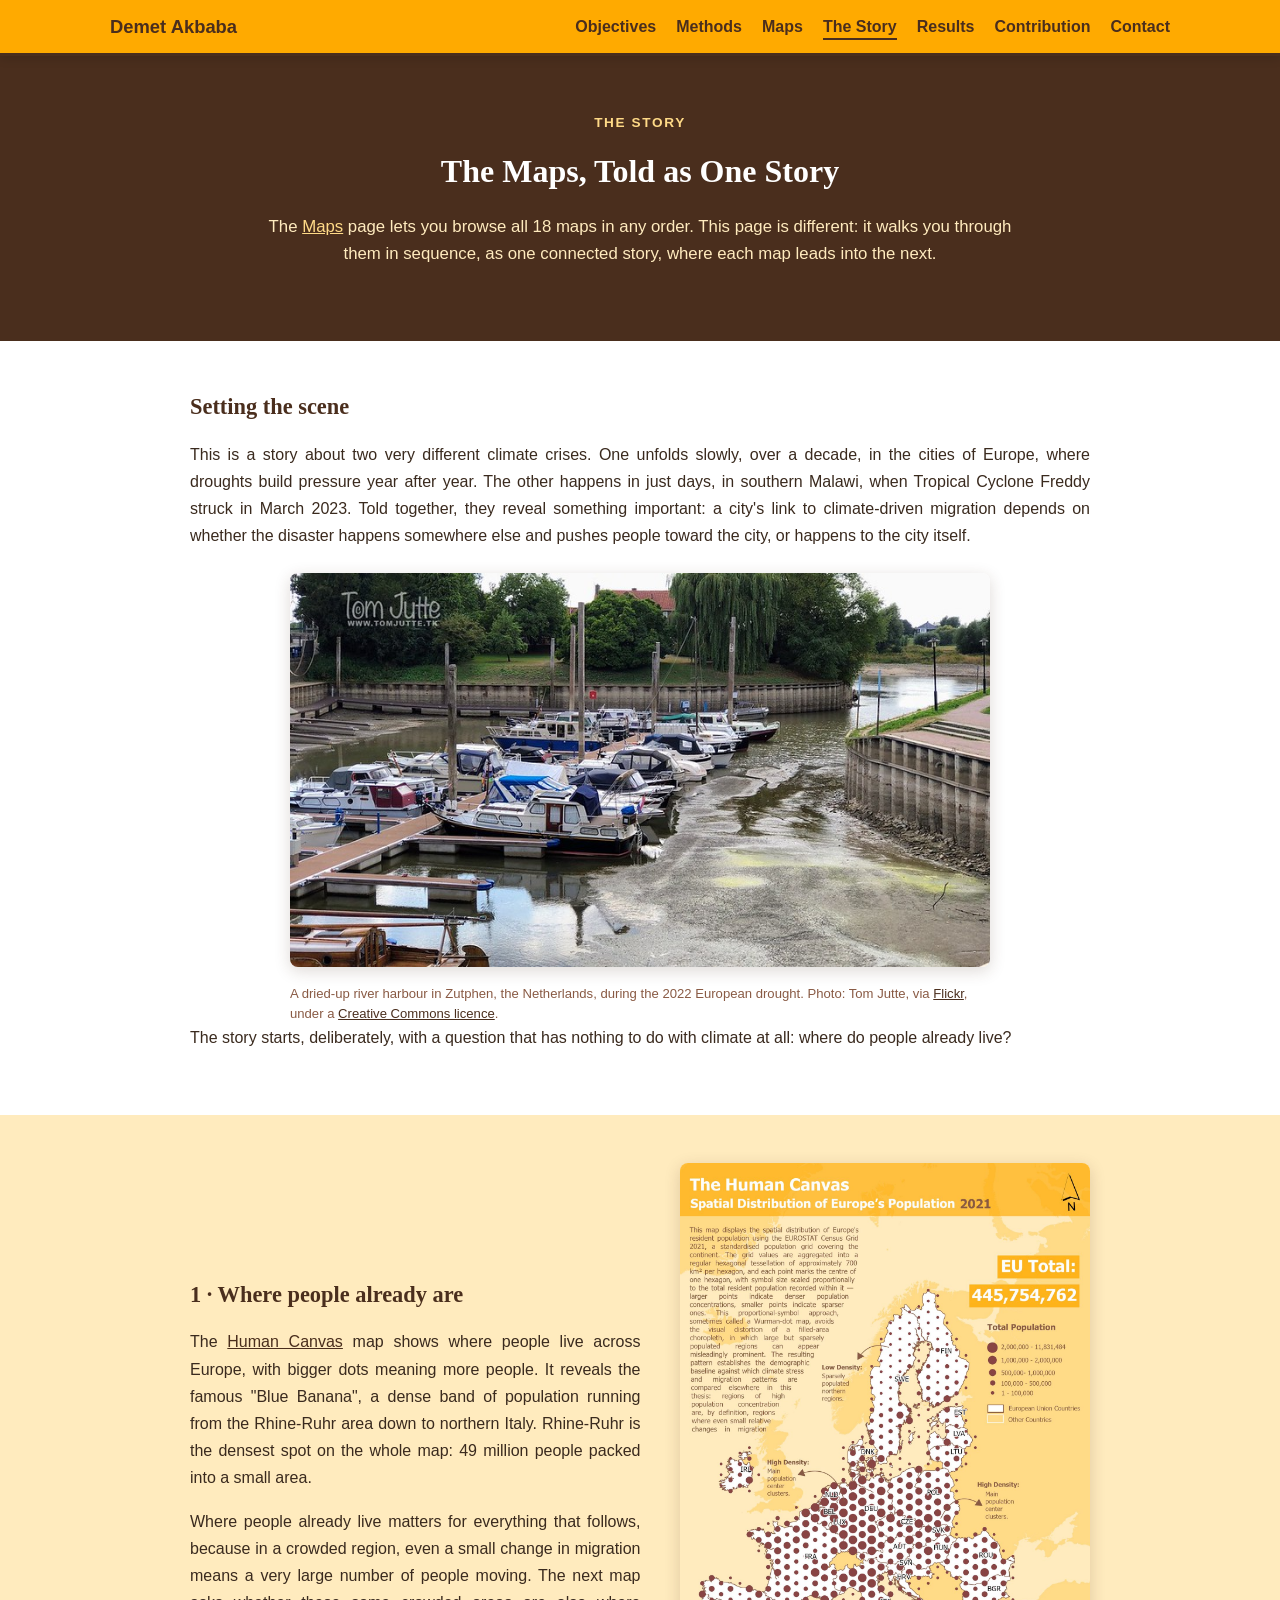
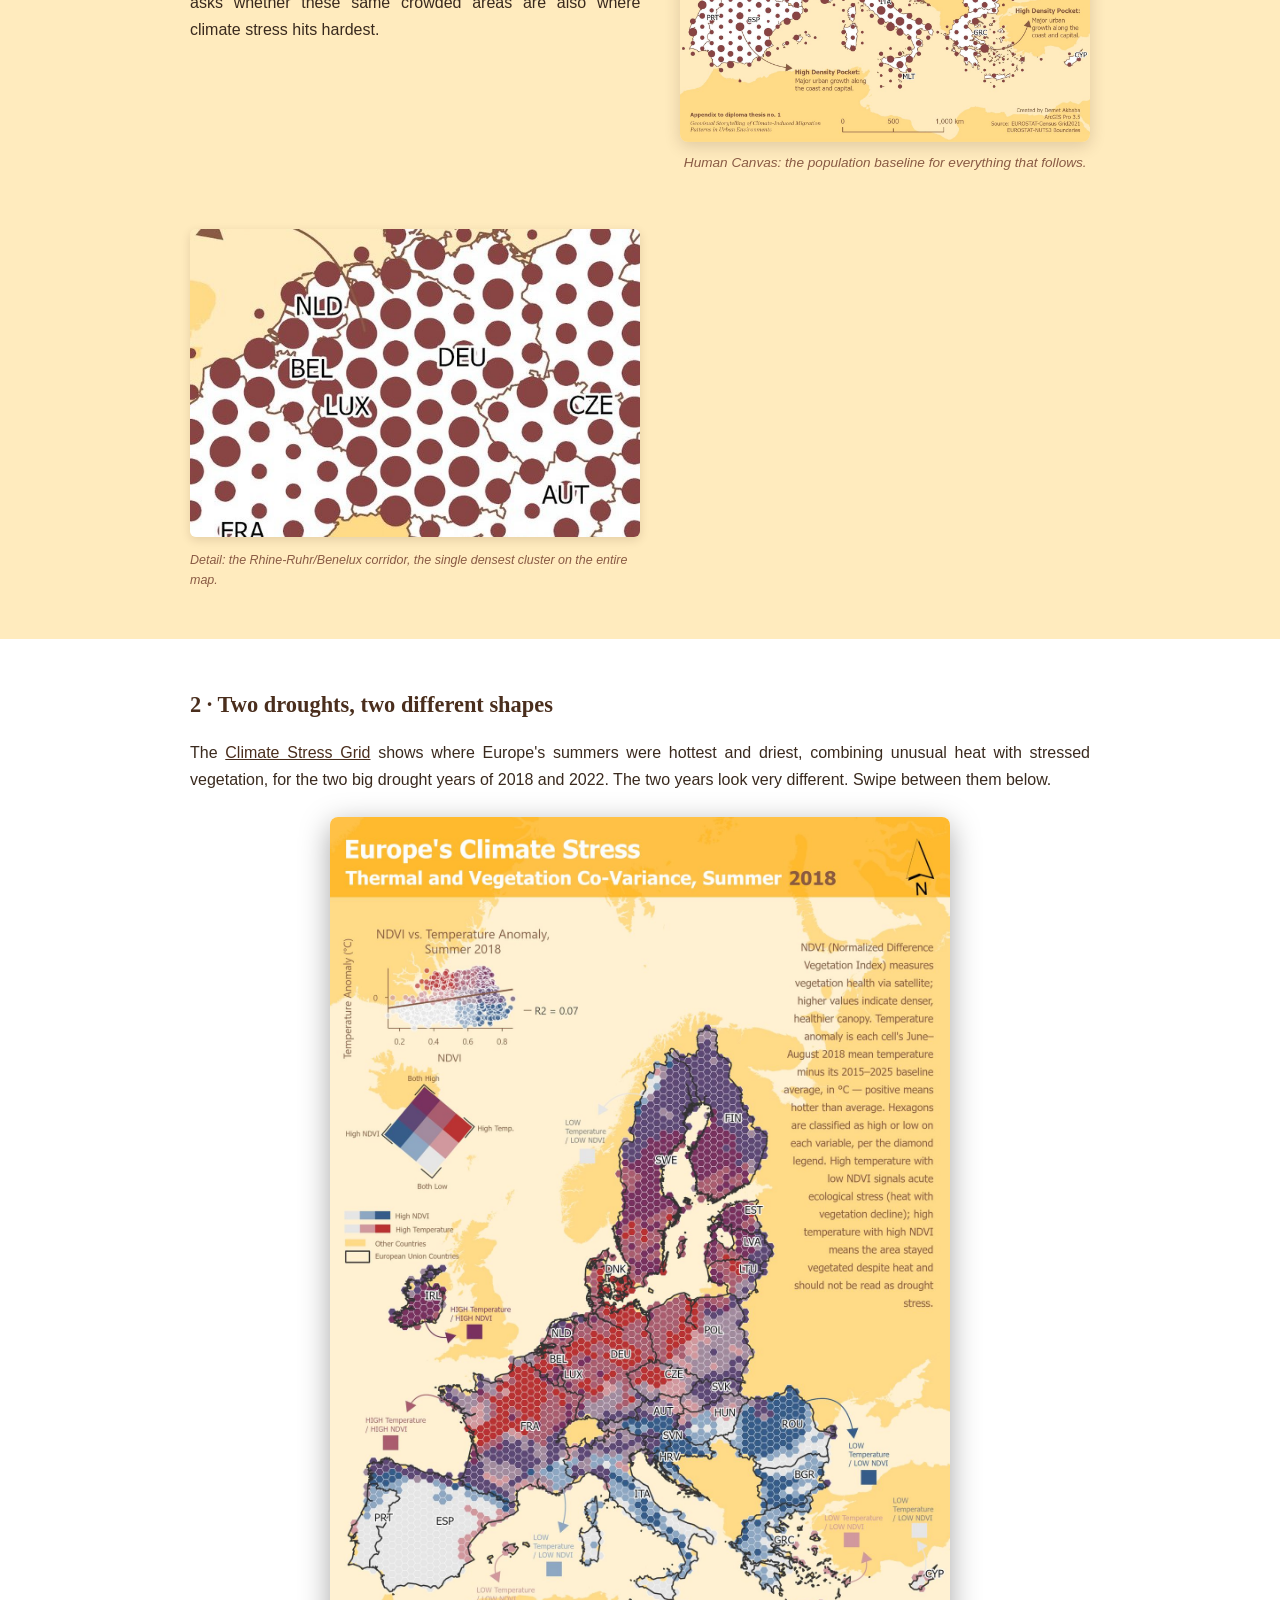
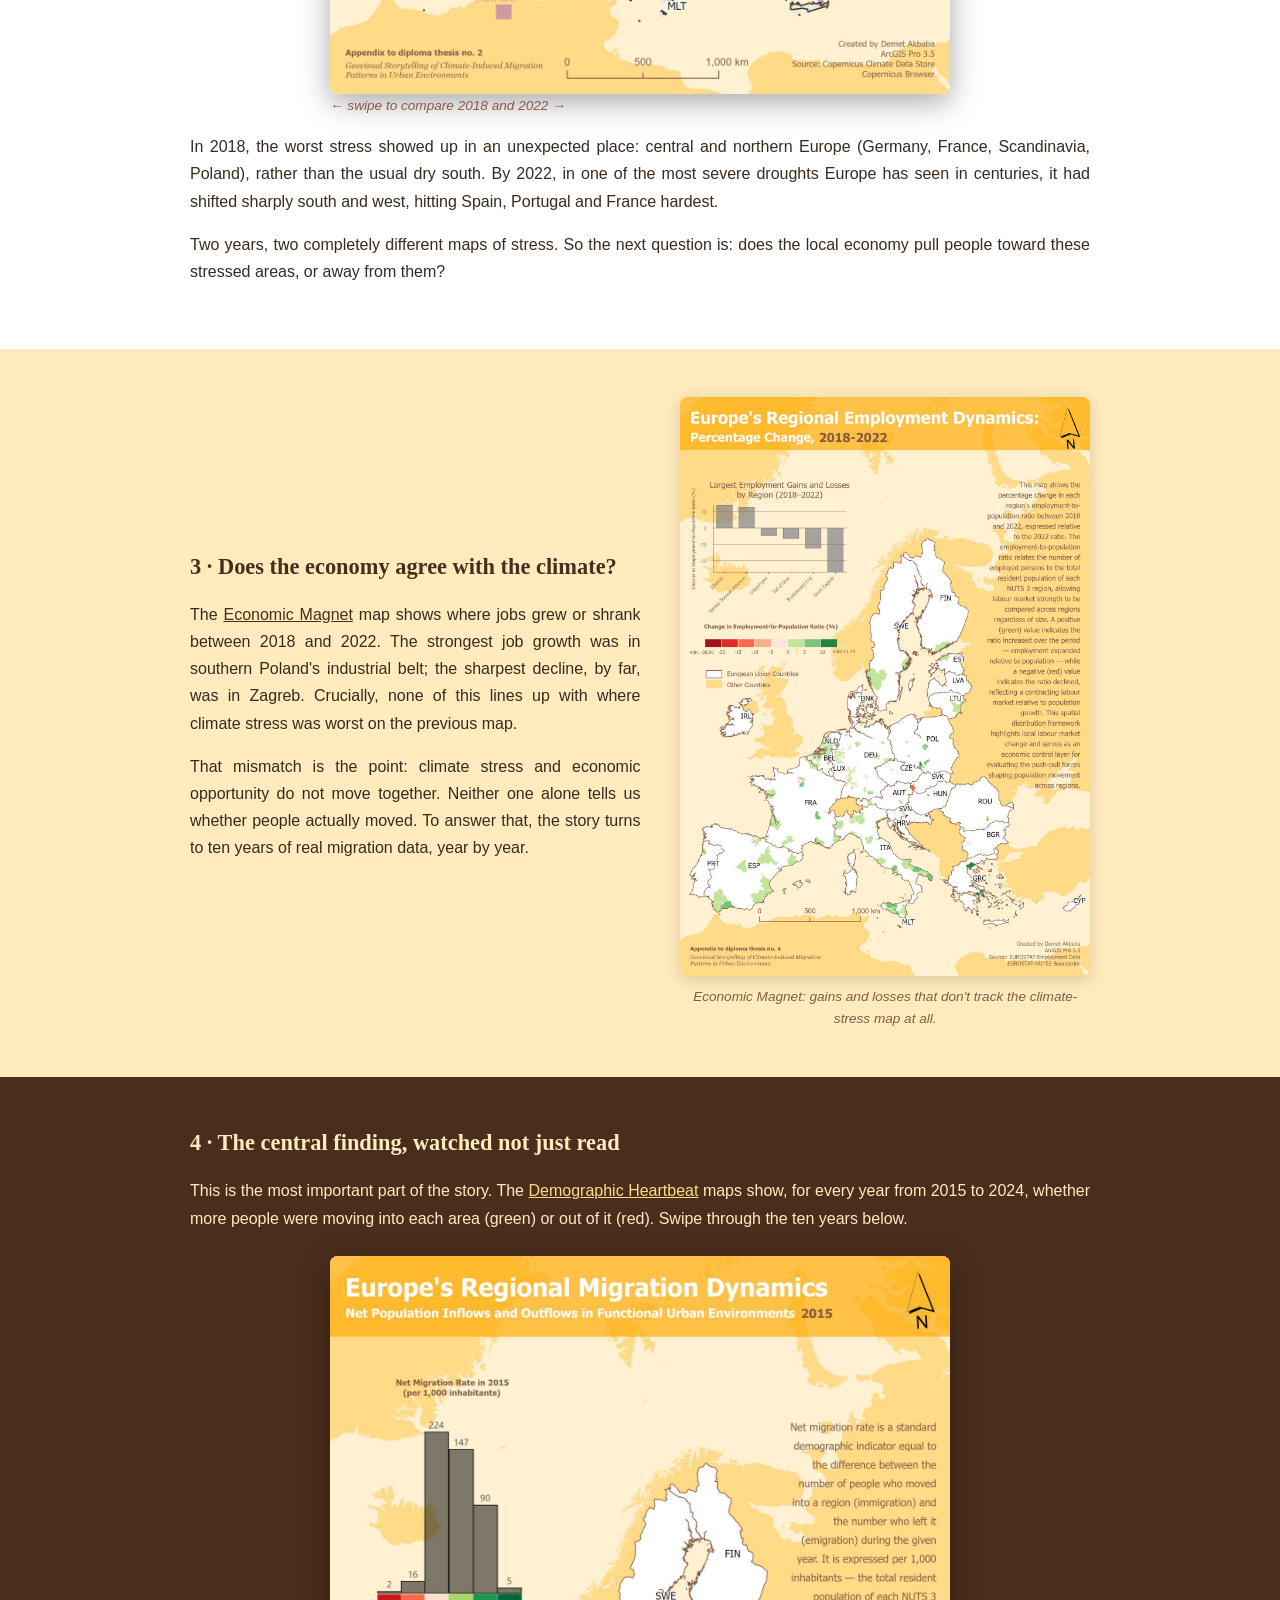
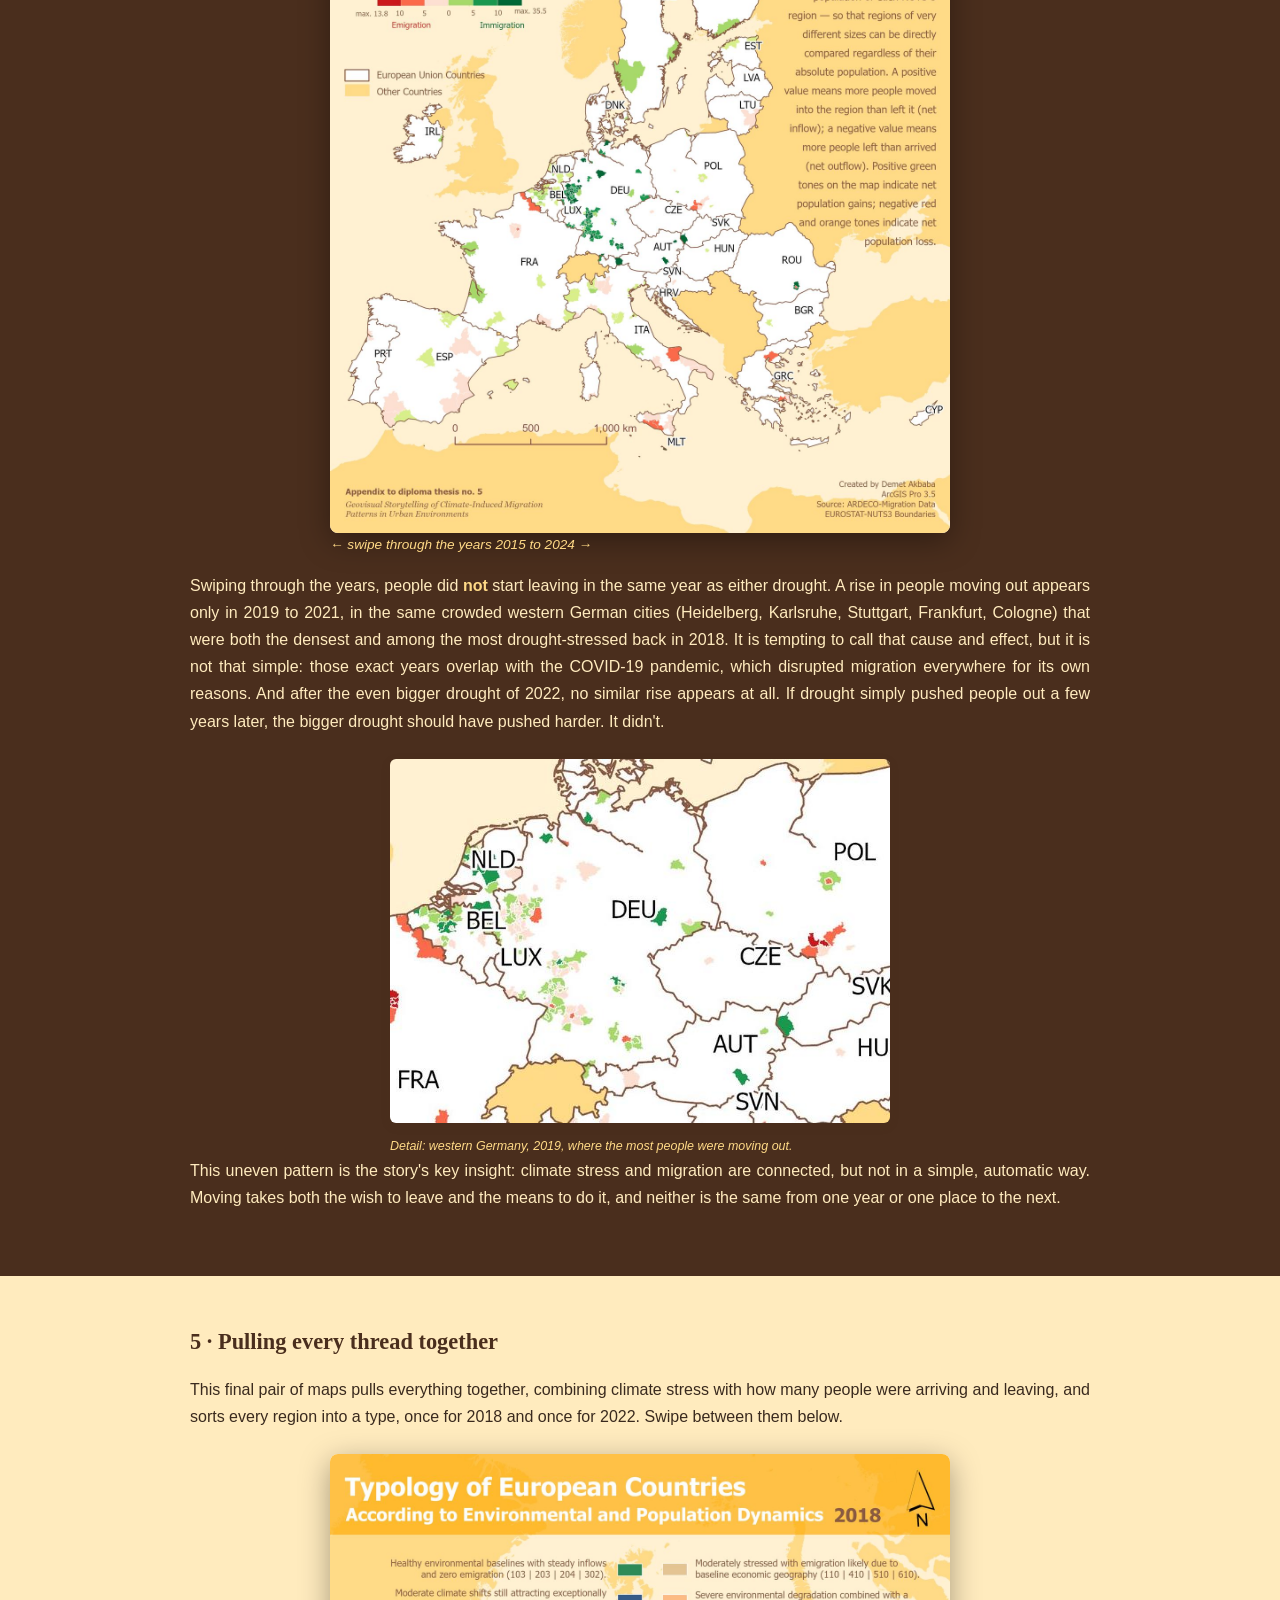
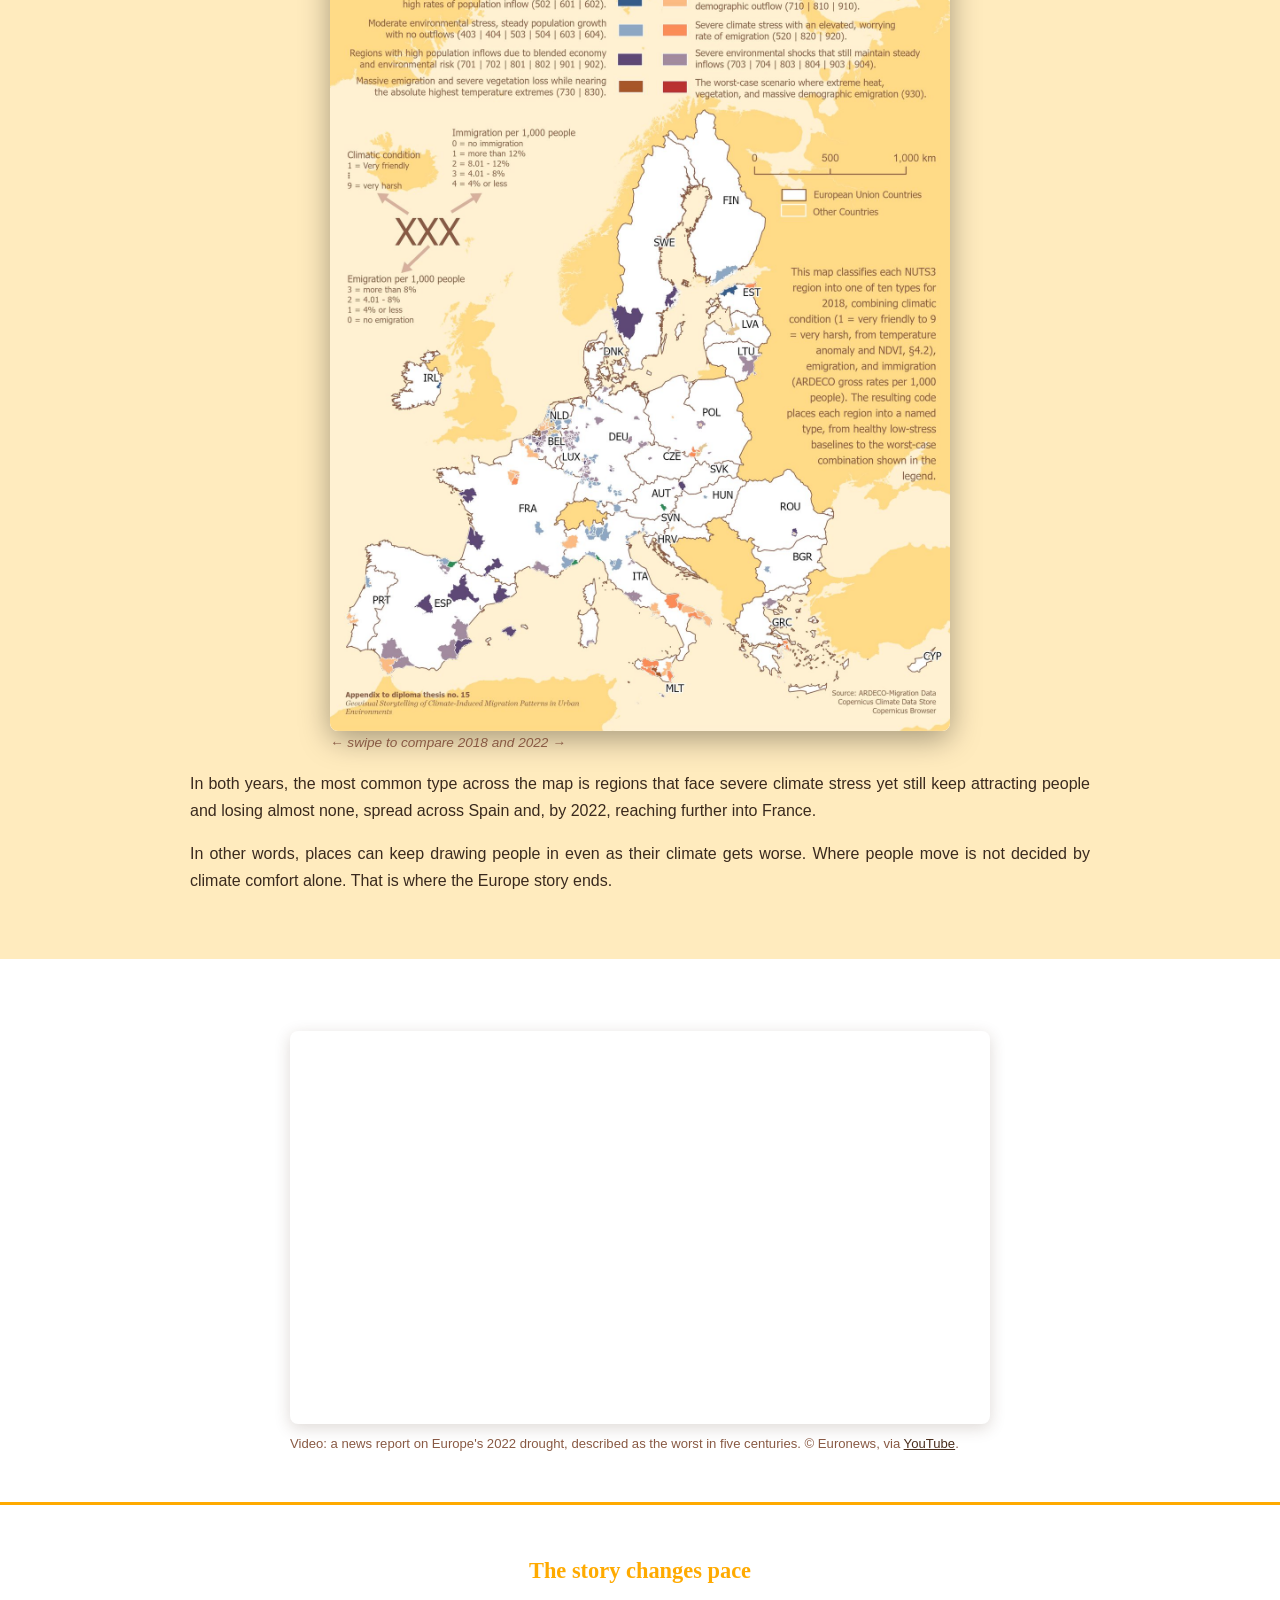
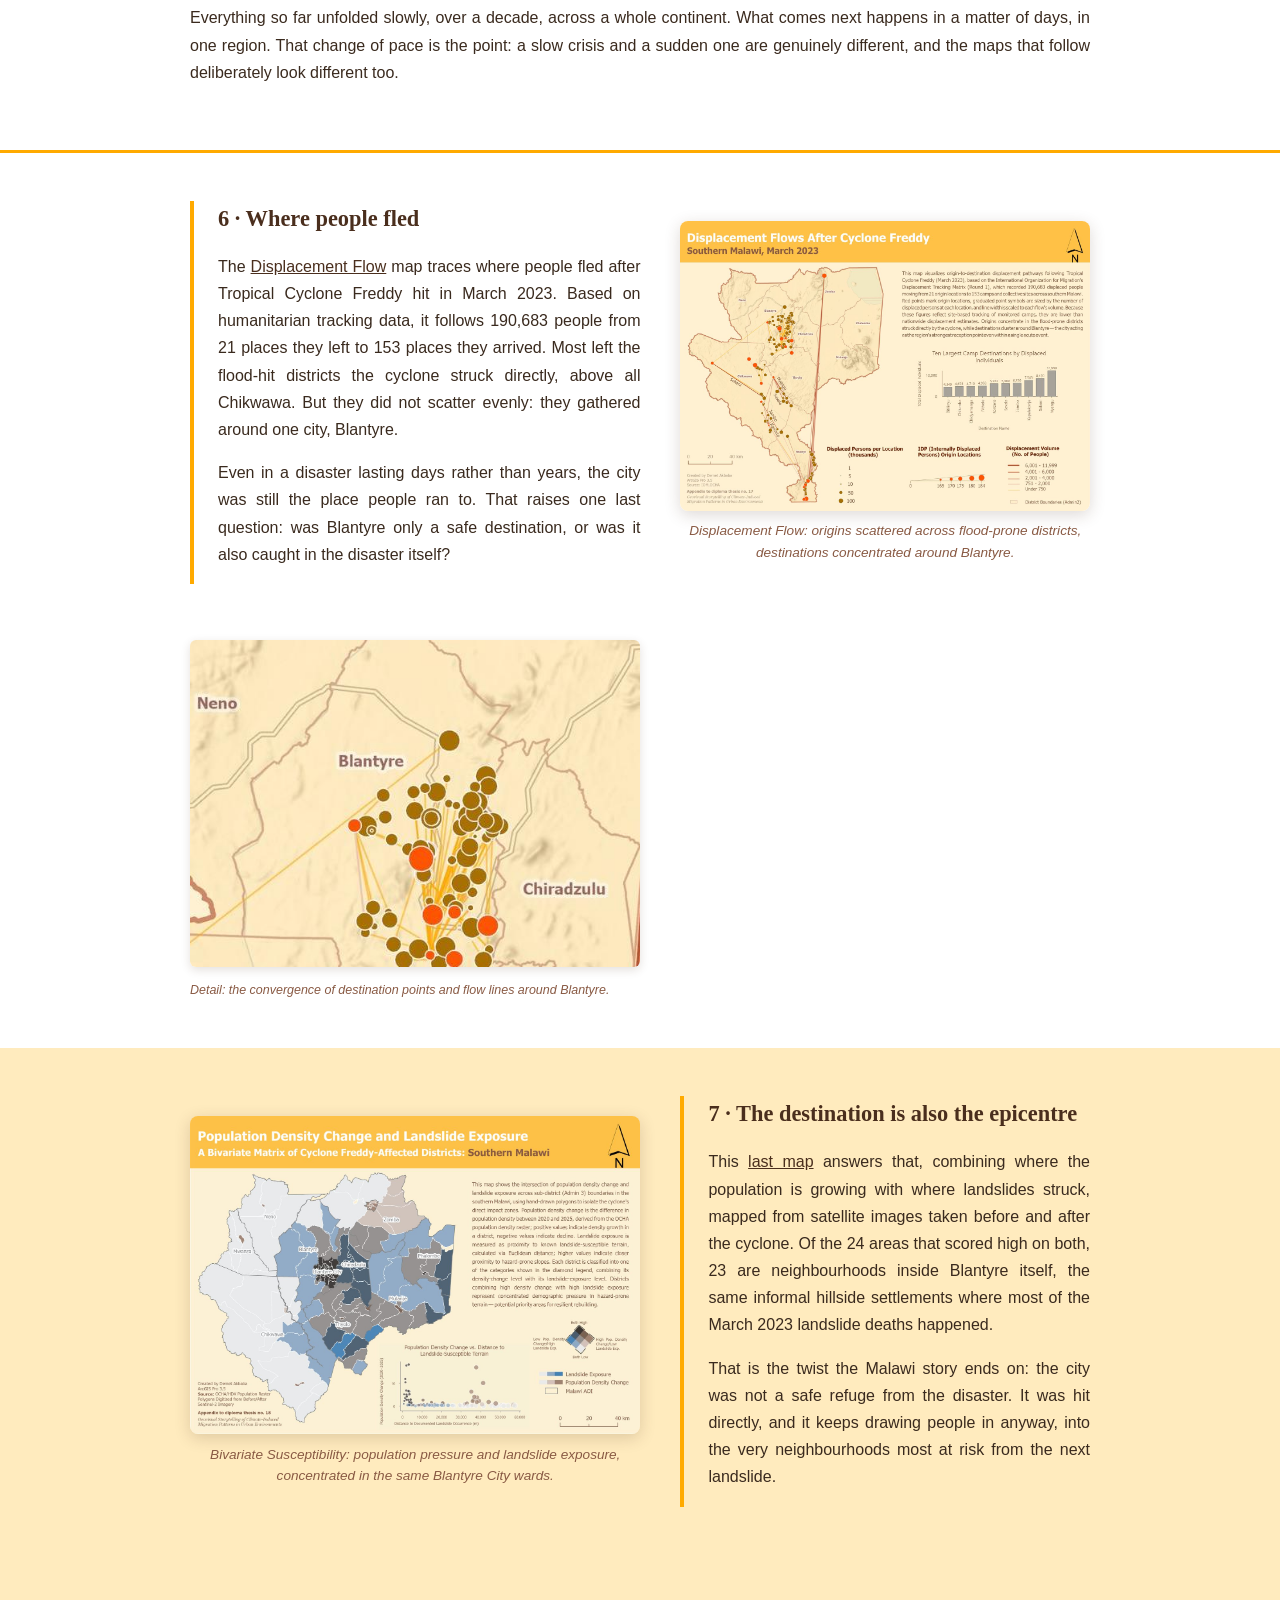
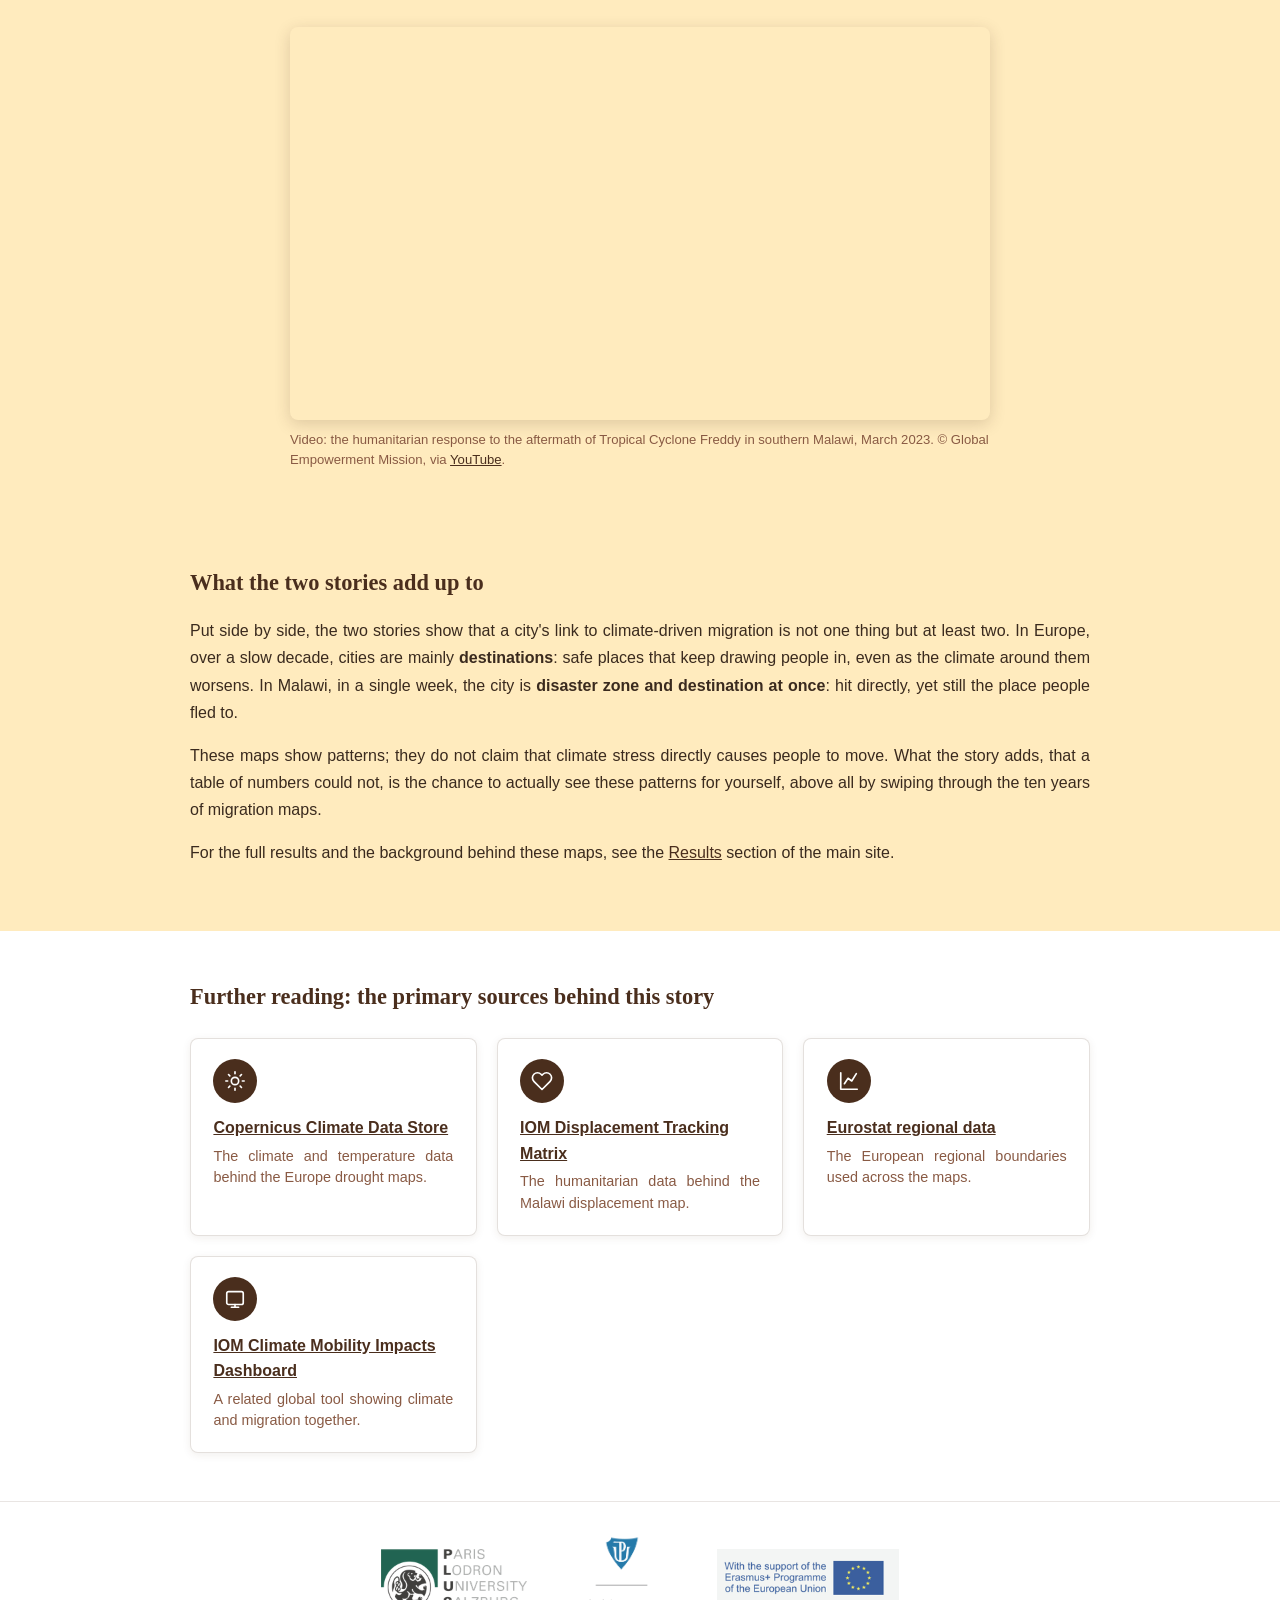
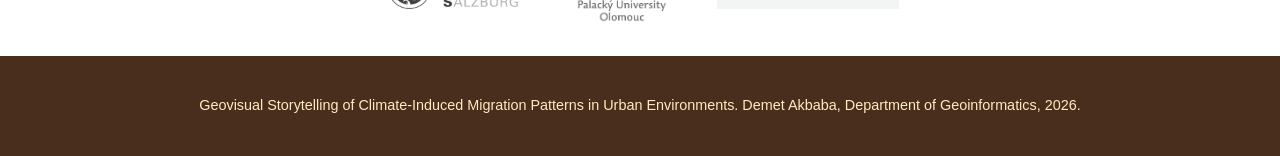
==== story.html @ c5d421af "Diploma thesis website: geovisual storytelling of climate-induced migration Full platform: overview " ====
<!DOCTYPE html>
<html lang="en">
<head>
<meta charset="UTF-8">
<meta name="viewport" content="width=device-width, initial-scale=1.0">
<title>The Story Behind the Maps: Geovisual Storytelling of Climate-Induced Migration Patterns</title>
<meta name="description" content="A narrative walkthrough connecting the 18 maps of Demet Akbaba's diploma thesis into one continuous story, from population baseline to cross-case conclusion.">
<meta name="author" content="Demet Akbaba">
<link rel="stylesheet" href="css/style.css">
</head>
<body>

<header class="site-header">
  <div class="header-inner">
    <a class="brand" href="index.html#home">Demet Akbaba</a>
    <nav aria-label="Main navigation">
      <ul>
        <li><a href="index.html#objectives">Objectives</a></li>
        <li><a href="index.html#methods">Methods</a></li>
        <li><a href="index.html#maps">Maps</a></li>
        <li><a href="story.html" class="nav-current">The Story</a></li>
        <li><a href="index.html#results">Results</a></li>
        <li><a href="index.html#contribution">Contribution</a></li>
        <li><a href="index.html#contact">Contact</a></li>
      </ul>
    </nav>
  </div>
</header>

<main>

<section class="story-hero">
  <div class="story-hero-inner">
    <p class="eyebrow">The Story</p>
    <h1>The Maps, Told as One Story</h1>
    <p class="story-hero-sub">The <a href="index.html#maps">Maps</a> page lets you browse all 18 maps in any order. This page is different: it walks you through them in sequence, as one connected story, where each map leads into the next.</p>
  </div>
</section>

<article class="story-article">

  <section class="story-beat">
    <div class="story-beat-inner">
      <h2>Setting the scene</h2>
      <p>This is a story about two very different climate crises. One unfolds slowly, over a decade, in the cities of Europe, where droughts build pressure year after year. The other happens in just days, in southern Malawi, when Tropical Cyclone Freddy struck in March 2023. Told together, they reveal something important: a city's link to climate-driven migration depends on whether the disaster happens somewhere else and pushes people toward the city, or happens to the city itself.</p>

      <figure class="story-media">
        <img src="images/europe_drought_ijssel.jpg" alt="A dried-up river harbour in Zutphen, the Netherlands, during the 2022 European drought" loading="lazy">
        <figcaption>A dried-up river harbour in Zutphen, the Netherlands, during the 2022 European drought. Photo: Tom Jutte, via <a href="https://www.flickr.com/photos/hereistom/52313947121/" target="_blank" rel="noopener">Flickr</a>, under a <a href="https://creativecommons.org/licenses/by-nc-nd/2.0/" target="_blank" rel="noopener">Creative Commons licence</a>.</figcaption>
      </figure>

      <p>The story starts, deliberately, with a question that has nothing to do with climate at all: where do people already live?</p>
    </div>
  </section>

  <section class="story-beat story-beat-alt" id="beat-map01">
    <div class="story-beat-inner story-beat-split">
      <div class="story-beat-text">
        <h2>1 &middot; Where people already are</h2>
        <p>The <a href="#map01">Human Canvas</a> map shows where people live across Europe, with bigger dots meaning more people. It reveals the famous "Blue Banana", a dense band of population running from the Rhine-Ruhr area down to northern Italy. Rhine-Ruhr is the densest spot on the whole map: 49 million people packed into a small area.</p>
        <p>Where people already live matters for everything that follows, because in a crowded region, even a small change in migration means a very large number of people moving. The next map asks whether these same crowded areas are also where climate stress hits hardest.</p>
      </div>
      <figure class="story-beat-figure">
        <a href="#map01"><img src="images/01_human_canvas.jpg" alt="Human Canvas map, Wurman dot population density across Europe" loading="lazy"></a>
        <figcaption>Human Canvas: the population baseline for everything that follows.</figcaption>
      </figure>
      <figure class="story-detail-crop">
        <img src="images/detail_rhine_ruhr.jpg" alt="Zoomed detail of the Rhine-Ruhr and Benelux corridor on the Human Canvas map, showing the densest cluster of large population dots" loading="lazy">
        <figcaption>Detail: the Rhine-Ruhr/Benelux corridor, the single densest cluster on the entire map.</figcaption>
      </figure>
    </div>
  </section>

  <section class="story-beat">
    <div class="story-beat-inner">
      <h2>2 &middot; Two droughts, two different shapes</h2>
      <p>The <a href="index.html#map02">Climate Stress Grid</a> shows where Europe's summers were hottest and driest, combining unusual heat with stressed vegetation, for the two big drought years of 2018 and 2022. The two years look very different. Swipe between them below.</p>

      <div class="swipe-compare">
        <div class="swipe-track" tabindex="0" aria-label="Swipe to compare the Climate Stress Grid for 2018 and 2022">
          <div class="swipe-slide"><img src="images/02_climate_stress_2018.jpg" alt="Climate Stress Grid, Summer 2018" loading="lazy"></div>
          <div class="swipe-slide"><img src="images/03_climate_stress_2022.jpg" alt="Climate Stress Grid, Summer 2022" loading="lazy"></div>
        </div>
        <p class="swipe-hint">&larr; swipe to compare 2018 and 2022 &rarr;</p>
      </div>

      <p>In 2018, the worst stress showed up in an unexpected place: central and northern Europe (Germany, France, Scandinavia, Poland), rather than the usual dry south. By 2022, in one of the most severe droughts Europe has seen in centuries, it had shifted sharply south and west, hitting Spain, Portugal and France hardest.</p>
      <p>Two years, two completely different maps of stress. So the next question is: does the local economy pull people toward these stressed areas, or away from them?</p>
    </div>
  </section>

  <section class="story-beat story-beat-alt" id="beat-map04">
    <div class="story-beat-inner story-beat-split">
      <div class="story-beat-text">
        <h2>3 &middot; Does the economy agree with the climate?</h2>
        <p>The <a href="#map04">Economic Magnet</a> map shows where jobs grew or shrank between 2018 and 2022. The strongest job growth was in southern Poland's industrial belt; the sharpest decline, by far, was in Zagreb. Crucially, none of this lines up with where climate stress was worst on the previous map.</p>
        <p>That mismatch is the point: climate stress and economic opportunity do not move together. Neither one alone tells us whether people actually moved. To answer that, the story turns to ten years of real migration data, year by year.</p>
      </div>
      <figure class="story-beat-figure">
        <a href="#map04"><img src="images/04_economic_magnet.jpg" alt="Economic Magnet map, 2018 to 2022 employment ratio change" loading="lazy"></a>
        <figcaption>Economic Magnet: gains and losses that don't track the climate-stress map at all.</figcaption>
      </figure>
    </div>
  </section>

  <section class="story-beat story-beat-centerpiece">
    <div class="story-beat-inner">
      <h2>4 &middot; The central finding, watched not just read</h2>
      <p>This is the most important part of the story. The <a href="index.html#map05">Demographic Heartbeat</a> maps show, for every year from 2015 to 2024, whether more people were moving into each area (green) or out of it (red). Swipe through the ten years below.</p>

      <div class="swipe-compare">
        <div class="swipe-track" tabindex="0" aria-label="Swipe through the Demographic Heartbeat migration maps from 2015 to 2024">
          <div class="swipe-slide"><img src="images/05_demographic_heartbeat_2015.jpg" alt="Migration map, 2015" loading="lazy"></div>
          <div class="swipe-slide"><img src="images/06_demographic_heartbeat_2016.jpg" alt="Migration map, 2016" loading="lazy"></div>
          <div class="swipe-slide"><img src="images/07_demographic_heartbeat_2017.jpg" alt="Migration map, 2017" loading="lazy"></div>
          <div class="swipe-slide"><img src="images/08_demographic_heartbeat_2018.jpg" alt="Migration map, 2018" loading="lazy"></div>
          <div class="swipe-slide"><img src="images/09_demographic_heartbeat_2019.jpg" alt="Migration map, 2019" loading="lazy"></div>
          <div class="swipe-slide"><img src="images/10_demographic_heartbeat_2020.jpg" alt="Migration map, 2020" loading="lazy"></div>
          <div class="swipe-slide"><img src="images/11_demographic_heartbeat_2021.jpg" alt="Migration map, 2021" loading="lazy"></div>
          <div class="swipe-slide"><img src="images/12_demographic_heartbeat_2022.jpg" alt="Migration map, 2022" loading="lazy"></div>
          <div class="swipe-slide"><img src="images/13_demographic_heartbeat_2023.jpg" alt="Migration map, 2023" loading="lazy"></div>
          <div class="swipe-slide"><img src="images/14_demographic_heartbeat_2024.jpg" alt="Migration map, 2024" loading="lazy"></div>
        </div>
        <p class="swipe-hint">&larr; swipe through the years 2015 to 2024 &rarr;</p>
      </div>

      <p>Swiping through the years, people did <strong>not</strong> start leaving in the same year as either drought. A rise in people moving out appears only in 2019 to 2021, in the same crowded western German cities (Heidelberg, Karlsruhe, Stuttgart, Frankfurt, Cologne) that were both the densest and among the most drought-stressed back in 2018. It is tempting to call that cause and effect, but it is not that simple: those exact years overlap with the COVID-19 pandemic, which disrupted migration everywhere for its own reasons. And after the even bigger drought of 2022, no similar rise appears at all. If drought simply pushed people out a few years later, the bigger drought should have pushed harder. It didn't.</p>

      <figure class="story-detail-crop story-detail-crop-center">
        <img src="images/detail_german_cluster.jpg" alt="Zoomed detail of western Germany on the 2019 migration map, showing where the most people were moving out" loading="lazy">
        <figcaption>Detail: western Germany, 2019, where the most people were moving out.</figcaption>
      </figure>
      <p>This uneven pattern is the story's key insight: climate stress and migration are connected, but not in a simple, automatic way. Moving takes both the wish to leave and the means to do it, and neither is the same from one year or one place to the next.</p>
    </div>
  </section>

  <section class="story-beat story-beat-alt">
    <div class="story-beat-inner">
      <h2>5 &middot; Pulling every thread together</h2>
      <p>This final pair of maps pulls everything together, combining climate stress with how many people were arriving and leaving, and sorts every region into a type, once for 2018 and once for 2022. Swipe between them below.</p>

      <div class="swipe-compare">
        <div class="swipe-track" tabindex="0" aria-label="Swipe to compare the Typology of European Countries for 2018 and 2022">
          <div class="swipe-slide"><img src="images/15_typology_2018.jpg" alt="Typology of European Countries, 2018" loading="lazy"></div>
          <div class="swipe-slide"><img src="images/16_typology_2022.jpg" alt="Typology of European Countries, 2022" loading="lazy"></div>
        </div>
        <p class="swipe-hint">&larr; swipe to compare 2018 and 2022 &rarr;</p>
      </div>

      <p>In both years, the most common type across the map is regions that face severe climate stress yet still keep attracting people and losing almost none, spread across Spain and, by 2022, reaching further into France.</p>
      <p>In other words, places can keep drawing people in even as their climate gets worse. Where people move is not decided by climate comfort alone. That is where the Europe story ends.</p>
    </div>
  </section>

  <section class="story-beat">
    <div class="story-beat-inner">
      <figure class="story-media">
        <div class="story-video">
          <iframe src="https://www.youtube.com/embed/22tH1CAoSbA" title="Europe faces its worst drought in five centuries, Euronews report, 2022" allow="accelerometer; clipboard-write; encrypted-media; gyroscope; picture-in-picture" allowfullscreen loading="lazy"></iframe>
        </div>
        <figcaption>Video: a news report on Europe's 2022 drought, described as the worst in five centuries. &copy; Euronews, via <a href="https://www.youtube.com/watch?v=22tH1CAoSbA" target="_blank" rel="noopener">YouTube</a>.</figcaption>
      </figure>
    </div>
  </section>

  <section class="story-beat story-turn">
    <div class="story-beat-inner">
      <h2>The story changes pace</h2>
      <p>Everything so far unfolded slowly, over a decade, across a whole continent. What comes next happens in a matter of days, in one region. That change of pace is the point: a slow crisis and a sudden one are genuinely different, and the maps that follow deliberately look different too.</p>
    </div>
  </section>

  <section class="story-beat story-beat-malawi" id="beat-map17">
    <div class="story-beat-inner story-beat-split">
      <div class="story-beat-text">
        <h2>6 &middot; Where people fled</h2>
        <p>The <a href="#map17">Displacement Flow</a> map traces where people fled after Tropical Cyclone Freddy hit in March 2023. Based on humanitarian tracking data, it follows 190,683 people from 21 places they left to 153 places they arrived. Most left the flood-hit districts the cyclone struck directly, above all Chikwawa. But they did not scatter evenly: they gathered around one city, Blantyre.</p>
        <p>Even in a disaster lasting days rather than years, the city was still the place people ran to. That raises one last question: was Blantyre only a safe destination, or was it also caught in the disaster itself?</p>
      </div>
      <figure class="story-beat-figure">
        <a href="#map17"><img src="images/17_displacement_flow.jpg" alt="Displacement Flow map, Southern Malawi after Cyclone Freddy" loading="lazy"></a>
        <figcaption>Displacement Flow: origins scattered across flood-prone districts, destinations concentrated around Blantyre.</figcaption>
      </figure>
      <figure class="story-detail-crop">
        <img src="images/detail_blantyre.jpg" alt="Zoomed detail of the Displacement Flow map around Blantyre, showing dense convergence of destination points and flow lines" loading="lazy">
        <figcaption>Detail: the convergence of destination points and flow lines around Blantyre.</figcaption>
      </figure>
    </div>
  </section>

  <section class="story-beat story-beat-alt story-beat-malawi" id="beat-map18">
    <div class="story-beat-inner story-beat-split story-beat-split-reverse">
      <div class="story-beat-text">
        <h2>7 &middot; The destination is also the epicentre</h2>
        <p>This <a href="#map18">last map</a> answers that, combining where the population is growing with where landslides struck, mapped from satellite images taken before and after the cyclone. Of the 24 areas that scored high on both, 23 are neighbourhoods inside Blantyre itself, the same informal hillside settlements where most of the March 2023 landslide deaths happened.</p>
        <p>That is the twist the Malawi story ends on: the city was not a safe refuge from the disaster. It was hit directly, and it keeps drawing people in anyway, into the very neighbourhoods most at risk from the next landslide.</p>
      </div>
      <figure class="story-beat-figure">
        <a href="#map18"><img src="images/18_bivariate_susceptibility.jpg" alt="Bivariate Susceptibility map, population density change and landslide exposure" loading="lazy"></a>
        <figcaption>Bivariate Susceptibility: population pressure and landslide exposure, concentrated in the same Blantyre City wards.</figcaption>
      </figure>
    </div>
  </section>

  <section class="story-beat story-beat-alt">
    <div class="story-beat-inner">
      <figure class="story-media">
        <div class="story-video">
          <iframe src="https://www.youtube.com/embed/KzUrLM03nC4" title="Humanitarian response to Cyclone Freddy in Malawi, March 2023" allow="accelerometer; clipboard-write; encrypted-media; gyroscope; picture-in-picture" allowfullscreen loading="lazy"></iframe>
        </div>
        <figcaption>Video: the humanitarian response to the aftermath of Tropical Cyclone Freddy in southern Malawi, March 2023. &copy; Global Empowerment Mission, via <a href="https://www.youtube.com/watch?v=KzUrLM03nC4" target="_blank" rel="noopener">YouTube</a>.</figcaption>
      </figure>
    </div>
  </section>

  <section class="story-beat story-closing">
    <div class="story-beat-inner">
      <h2>What the two stories add up to</h2>
      <p>Put side by side, the two stories show that a city's link to climate-driven migration is not one thing but at least two. In Europe, over a slow decade, cities are mainly <strong>destinations</strong>: safe places that keep drawing people in, even as the climate around them worsens. In Malawi, in a single week, the city is <strong>disaster zone and destination at once</strong>: hit directly, yet still the place people fled to.</p>
      <p>These maps show patterns; they do not claim that climate stress directly causes people to move. What the story adds, that a table of numbers could not, is the chance to actually see these patterns for yourself, above all by swiping through the ten years of migration maps.</p>
      <p>For the full results and the background behind these maps, see the <a href="index.html#results">Results</a> section of the main site.</p>
    </div>
  </section>

  <section class="story-beat story-further">
    <div class="story-beat-inner">
      <h2>Further reading: the primary sources behind this story</h2>
      <ul class="story-link-cards">
        <li>
          <span class="story-link-icon" aria-hidden="true"><svg viewBox="0 0 24 24" fill="none" stroke="currentColor" stroke-width="1.8" stroke-linecap="round" stroke-linejoin="round"><circle cx="12" cy="12" r="4"/><path d="M12 2v2M12 20v2M4.93 4.93l1.41 1.41M17.66 17.66l1.41 1.41M2 12h2M20 12h2M4.93 19.07l1.41-1.41M17.66 6.34l1.41-1.41"/></svg></span>
          <a href="https://cds.climate.copernicus.eu/" target="_blank" rel="noopener">Copernicus Climate Data Store</a>
          <p>The climate and temperature data behind the Europe drought maps.</p>
        </li>
        <li>
          <span class="story-link-icon" aria-hidden="true"><svg viewBox="0 0 24 24" fill="none" stroke="currentColor" stroke-width="1.8" stroke-linecap="round" stroke-linejoin="round"><path d="M20.84 4.61a5.5 5.5 0 0 0-7.78 0L12 5.67l-1.06-1.06a5.5 5.5 0 0 0-7.78 7.78l1.06 1.06L12 21.23l7.78-7.78 1.06-1.06a5.5 5.5 0 0 0 0-7.78z"/></svg></span>
          <a href="https://dtm.iom.int/about/methodological-framework" target="_blank" rel="noopener">IOM Displacement Tracking Matrix</a>
          <p>The humanitarian data behind the Malawi displacement map.</p>
        </li>
        <li>
          <span class="story-link-icon" aria-hidden="true"><svg viewBox="0 0 24 24" fill="none" stroke="currentColor" stroke-width="1.8" stroke-linecap="round" stroke-linejoin="round"><path d="M3 3v18h18"/><path d="M7 15l4-6 4 3 5-8"/></svg></span>
          <a href="https://ec.europa.eu/eurostat/web/nuts/" target="_blank" rel="noopener">Eurostat regional data</a>
          <p>The European regional boundaries used across the maps.</p>
        </li>
        <li>
          <span class="story-link-icon" aria-hidden="true"><svg viewBox="0 0 24 24" fill="none" stroke="currentColor" stroke-width="1.8" stroke-linecap="round" stroke-linejoin="round"><rect x="3" y="4" width="18" height="14" rx="2"/><path d="M8 21h8M12 18v3"/></svg></span>
          <a href="https://www.migrationdataportal.org/climate-mobility-impacts" target="_blank" rel="noopener">IOM Climate Mobility Impacts Dashboard</a>
          <p>A related global tool showing climate and migration together.</p>
        </li>
      </ul>
    </div>
  </section>

</article>

<div class="lightbox" id="map01">
  <a href="#beat-map01" class="lightbox-close" aria-label="Close"><svg viewBox="0 0 24 24" fill="none" stroke="currentColor" stroke-width="2" stroke-linecap="round"><line x1="5" y1="5" x2="19" y2="19"/><line x1="19" y1="5" x2="5" y2="19"/></svg></a>
  <a href="#beat-map01" class="lightbox-bg" aria-hidden="true" tabindex="-1"></a>  <a href="images/originals/01_human_canvas.png" download class="lightbox-download" aria-label="Download full resolution PNG of Human Canvas"><svg viewBox="0 0 24 24" fill="none" stroke="currentColor" stroke-width="2" stroke-linecap="round" stroke-linejoin="round"><path d="M12 3v12"/><polyline points="7 10 12 15 17 10"/><line x1="5" y1="21" x2="19" y2="21"/></svg></a>

  <input type="checkbox" id="zoom01" class="zoom-toggle">
  <figure class="lightbox-figure">
    <label for="zoom01" class="zoom-label"><img src="images/01_human_canvas_full.jpg" alt="Human Canvas map, Wurman dot population density across Europe" loading="lazy"></label>
    <figcaption><span class="lightbox-title">1. Human Canvas (Wurman Dots)</span><span class="zoom-hint">Click the map to zoom in. Click again to zoom out.</span><span class="lightbox-desc">Population is aggregated into a hexagonal grid across the EU and displayed as Wurman dots sized by population count. The map reproduces the classic "Blue Banana" corridor of dense settlement from the Rhine-Ruhr region to northern Italy, with Rhine-Ruhr the single densest cluster (49 million people across 14 adjacent cells) and the Paris Basin containing the single largest cell (11.8 million).</span></figcaption>
  </figure>
</div>

<div class="lightbox" id="map04">
  <a href="#beat-map04" class="lightbox-close" aria-label="Close"><svg viewBox="0 0 24 24" fill="none" stroke="currentColor" stroke-width="2" stroke-linecap="round"><line x1="5" y1="5" x2="19" y2="19"/><line x1="19" y1="5" x2="5" y2="19"/></svg></a>
  <a href="#beat-map04" class="lightbox-bg" aria-hidden="true" tabindex="-1"></a>  <a href="images/originals/04_economic_magnet.png" download class="lightbox-download" aria-label="Download full resolution PNG of Economic Magnet"><svg viewBox="0 0 24 24" fill="none" stroke="currentColor" stroke-width="2" stroke-linecap="round" stroke-linejoin="round"><path d="M12 3v12"/><polyline points="7 10 12 15 17 10"/><line x1="5" y1="21" x2="19" y2="21"/></svg></a>

  <input type="checkbox" id="zoom04" class="zoom-toggle">
  <figure class="lightbox-figure">
    <label for="zoom04" class="zoom-label"><img src="images/04_economic_magnet_full.jpg" alt="Economic Magnet map, 2018 to 2022 employment ratio change" loading="lazy"></label>
    <figcaption><span class="lightbox-title">4. Economic Magnet</span><span class="zoom-hint">Click the map to zoom in. Click again to zoom out.</span><span class="lightbox-desc">A choropleth of the percentage change in each urban region's employment-to-population ratio between 2018 and 2022. The strongest gains cluster in southern Poland (Gliwicki, Katowicki, Kraków), while Grad Zagreb shows by far the steepest decline (-26.9%).</span></figcaption>
  </figure>
</div>

<div class="lightbox" id="map17">
  <a href="#beat-map17" class="lightbox-close" aria-label="Close"><svg viewBox="0 0 24 24" fill="none" stroke="currentColor" stroke-width="2" stroke-linecap="round"><line x1="5" y1="5" x2="19" y2="19"/><line x1="19" y1="5" x2="5" y2="19"/></svg></a>
  <a href="#beat-map17" class="lightbox-bg" aria-hidden="true" tabindex="-1"></a>  <a href="images/originals/17_displacement_flow.png" download class="lightbox-download" aria-label="Download full resolution PNG of Displacement Flow"><svg viewBox="0 0 24 24" fill="none" stroke="currentColor" stroke-width="2" stroke-linecap="round" stroke-linejoin="round"><path d="M12 3v12"/><polyline points="7 10 12 15 17 10"/><line x1="5" y1="21" x2="19" y2="21"/></svg></a>

  <input type="checkbox" id="zoom17" class="zoom-toggle">
  <figure class="lightbox-figure">
    <label for="zoom17" class="zoom-label"><img src="images/17_displacement_flow_full.jpg" alt="Displacement Flow map, Southern Malawi after Cyclone Freddy" loading="lazy"></label>
    <figcaption><span class="lightbox-title">17. Displacement Flow</span><span class="zoom-hint">Click the map to zoom in. Click again to zoom out.</span><span class="lightbox-desc">Origin-destination flow lines and graduated point symbols map displacement recorded by the IOM Displacement Tracking Matrix after Tropical Cyclone Freddy (March 2023): 190,683 people across 21 origins and 153 destinations.</span></figcaption>
  </figure>
</div>

<div class="lightbox" id="map18">
  <a href="#beat-map18" class="lightbox-close" aria-label="Close"><svg viewBox="0 0 24 24" fill="none" stroke="currentColor" stroke-width="2" stroke-linecap="round"><line x1="5" y1="5" x2="19" y2="19"/><line x1="19" y1="5" x2="5" y2="19"/></svg></a>
  <a href="#beat-map18" class="lightbox-bg" aria-hidden="true" tabindex="-1"></a>  <a href="images/originals/18_bivariate_susceptibility.png" download class="lightbox-download" aria-label="Download full resolution PNG of Bivariate Susceptibility"><svg viewBox="0 0 24 24" fill="none" stroke="currentColor" stroke-width="2" stroke-linecap="round" stroke-linejoin="round"><path d="M12 3v12"/><polyline points="7 10 12 15 17 10"/><line x1="5" y1="21" x2="19" y2="21"/></svg></a>

  <input type="checkbox" id="zoom18" class="zoom-toggle">
  <figure class="lightbox-figure">
    <label for="zoom18" class="zoom-label"><img src="images/18_bivariate_susceptibility_full.jpg" alt="Bivariate Susceptibility map, population density change and landslide exposure" loading="lazy"></label>
    <figcaption><span class="lightbox-title">18. Bivariate Susceptibility</span><span class="zoom-hint">Click the map to zoom in. Click again to zoom out.</span><span class="lightbox-desc">Combines 2020 to 2025 population change with landslide exposure into a single bivariate map across Malawi's Admin3 districts. Of the 24 districts falling into the highest category for both variables, 23 are wards within Blantyre City itself.</span></figcaption>
  </figure>
</div>

<section class="logos-strip" aria-label="Partner institutions">
  <div class="logos-inner">
    <img src="images/logos/plus.png" alt="Paris-Lodron University Salzburg logo" class="partner-logo">
    <img src="images/logos/palacky.png" alt="Palack&yacute; University Olomouc logo" class="partner-logo partner-logo--large">
    <img src="images/logos/erasmus.png" alt="With the support of the Erasmus+ Programme of the European Union" class="partner-logo">
  </div>
</section>

</main>

<footer class="site-footer">
  <p>Geovisual Storytelling of Climate-Induced Migration Patterns in Urban Environments. Demet Akbaba, Department of Geoinformatics, 2026.</p>
</footer>

</body>
</html>
---- css/style.css ----
/* Colour palette taken directly from the thesis's own Cartographic Design System (Section 3.3):
   warm gold/cream backgrounds and brown text only — no blue.
   Heading font: system serif (editorial feel). Body font: system sans. No external font requests. */

:root {
  --gold: #FFDA87;
  --cream: #FFEBBE;
  --brown-dark: #4A2E1D;
  --brown-text: #895A44;
  --orange-accent: #FFAA00;
  --white: #FFFFFF;
  --heading-font: Georgia, 'Times New Roman', Times, serif;
  --body-font: Arial, Helvetica, sans-serif;
}

* {
  box-sizing: border-box;
}

html {
  scroll-behavior: smooth;
}

body {
  margin: 0;
  font-family: var(--body-font);
  color: #3a2a1e;
  background-color: var(--white);
  line-height: 1.6;
  counter-reset: section-num;
}

h1, h2, h3 {
  color: var(--brown-dark);
  font-weight: bold;
  font-family: var(--heading-font);
}

a {
  color: var(--brown-dark);
}

a:hover {
  color: var(--orange-accent);
}

/* Header / Nav */

.site-header {
  background-color: var(--orange-accent);
  position: sticky;
  top: 0;
  z-index: 10;
  border-bottom: 3px solid var(--brown-dark);
  box-shadow: 0 2px 10px rgba(0,0,0,0.15);
}

.header-inner {
  max-width: 1100px;
  margin: 0 auto;
  padding: 0.75rem 1.25rem;
  display: flex;
  flex-wrap: wrap;
  align-items: center;
  justify-content: space-between;
  gap: 0.5rem;
}

.brand {
  font-weight: 600;
  font-size: 1.15rem;
  font-family: var(--body-font);
  color: var(--brown-dark);
  text-decoration: none;
}

.site-header nav ul {
  list-style: none;
  margin: 0;
  padding: 0;
  display: flex;
  flex-wrap: wrap;
  gap: 1.25rem;
}

.site-header nav a {
  text-decoration: none;
  color: var(--brown-dark);
  font-weight: bold;
  padding-bottom: 3px;
  border-bottom: 2px solid transparent;
  transition: border-color 0.2s ease, color 0.2s ease;
}

.site-header nav a:hover {
  color: var(--brown-dark);
  border-bottom-color: var(--brown-dark);
}

/* Hero — one of the finished maps sits dimmed behind the title */

.hero {
  background-image: linear-gradient(rgba(30,18,10,0.72), rgba(30,18,10,0.68)), url('../images/hero_bg.jpg');
  background-size: cover;
  background-position: center;
  padding: 4.5rem 1.25rem;
}

.hero-inner {
  max-width: 900px;
  margin: 0 auto;
}

.eyebrow {
  text-transform: uppercase;
  letter-spacing: 0.12em;
  font-size: 0.85rem;
  color: var(--gold);
  font-weight: bold;
  margin: 0 0 0.75rem 0;
}

.hero h1 {
  font-size: 2.3rem;
  margin: 0 0 1rem 0;
  color: var(--white);
  line-height: 1.25;
}

.hero-sub {
  font-size: 1.1rem;
  color: var(--gold);
  max-width: 70ch;
}

.hero-meta {
  display: grid;
  grid-template-columns: repeat(auto-fit, minmax(220px, 1fr));
  gap: 1rem 2rem;
  margin-top: 2.5rem;
  padding-top: 1.5rem;
  border-top: 1px solid rgba(255,218,135,0.3);
}

.hero-meta div {
  margin: 0;
}

.hero-meta dt {
  font-size: 0.8rem;
  text-transform: uppercase;
  letter-spacing: 0.05em;
  color: var(--orange-accent);
  font-weight: bold;
}

.hero-meta dd {
  margin: 0.15rem 0 0 0;
  color: var(--white);
}

/* Stats strip */

.stats-strip {
  background-color: var(--brown-dark);
}

.stats-inner {
  max-width: 1000px;
  margin: 0 auto;
  padding: 1.75rem 1.25rem;
  display: grid;
  grid-template-columns: repeat(auto-fit, minmax(160px, 1fr));
  gap: 1.5rem;
  text-align: center;
}

.stat {
  display: flex;
  flex-direction: column;
}

.stat-num {
  font-family: var(--heading-font);
  font-size: 2.25rem;
  font-weight: bold;
  color: var(--orange-accent);
  line-height: 1.1;
}

.stat-label {
  margin-top: 0.35rem;
  font-size: 0.85rem;
  letter-spacing: 0.03em;
  color: var(--cream);
}

/* Sections */

.section {
  padding: 3.5rem 1.25rem;
  counter-increment: section-num;
}

.section-alt {
  background-color: var(--cream);
}

.section-inner {
  max-width: 1000px;
  margin: 0 auto;
}

.section-inner p {
  text-align: justify;
  hyphens: auto;
}

.contact-address {
  text-align: left !important;
}

.section-inner h2 {
  display: flex;
  align-items: center;
  gap: 0.75rem;
  font-size: 1.6rem;
}

.section-inner h2::before {
  content: counter(section-num, decimal-leading-zero);
  font-family: var(--heading-font);
  font-size: 1.1rem;
  font-weight: bold;
  color: var(--white);
  background-color: var(--orange-accent);
  min-width: 2.25rem;
  height: 2.25rem;
  display: inline-flex;
  align-items: center;
  justify-content: center;
  border-radius: 50%;
  flex-shrink: 0;
}

.section-note {
  color: var(--brown-text);
  font-size: 0.95rem;
}

blockquote {
  border-left: 4px solid var(--orange-accent);
  margin: 1rem 0;
  padding: 0.5rem 1.25rem;
  font-style: italic;
  color: var(--brown-text);
  background-color: rgba(255,170,0,0.08);
  text-align: justify;
  hyphens: auto;
}

blockquote cite {
  display: block;
  margin-top: 0.5rem;
  font-style: normal;
  font-size: 0.9rem;
}

/* Methods */

.methods-grid {
  display: grid;
  grid-template-columns: repeat(auto-fit, minmax(220px, 1fr));
  gap: 1.5rem;
  margin: 1.5rem 0;
}

.methods-grid > div {
  background-color: var(--white);
  border: 1px solid rgba(74,46,29,0.15);
  border-radius: 8px;
  padding: 1.25rem 1.4rem;
  box-shadow: 0 2px 8px rgba(74,46,29,0.08);
}

.methods-grid h3 {
  font-size: 1.05rem;
  margin: 0 0 0.6rem 0;
  padding-bottom: 0.5rem;
  border-bottom: 2px solid var(--orange-accent);
}

.methods-grid ul {
  margin: 0;
  padding-left: 1.1rem;
}

.methods-grid li {
  margin-bottom: 0.35rem;
}

.methodology-figure {
  margin: 2rem 0;
  text-align: center;
}

.methodology-figure img {
  max-width: 100%;
  height: auto;
}

.methodology-figure figcaption {
  margin-top: 0.75rem;
  font-size: 0.85rem;
  font-style: italic;
  color: var(--brown-text);
}

/* Maps gallery */

.group-title {
  margin-top: 2.5rem;
  border-bottom: 2px solid var(--orange-accent);
  padding-bottom: 0.4rem;
  font-family: var(--heading-font);
}

.map-grid {
  display: grid;
  grid-template-columns: repeat(auto-fill, minmax(230px, 1fr));
  gap: 1.5rem;
  margin: 1.5rem 0;
}

.map-grid figure {
  margin: 0;
  background-color: var(--white);
  border: 1px solid rgba(74,46,29,0.15);
  border-radius: 8px;
  overflow: hidden;
  box-shadow: 0 3px 10px rgba(74,46,29,0.12);
  transition: transform 0.2s ease, box-shadow 0.2s ease;
}

.map-grid figure:hover {
  transform: translateY(-5px);
  box-shadow: 0 10px 22px rgba(74,46,29,0.22);
}

.map-grid a {
  display: block;
}

.map-grid img {
  display: block;
  width: 100%;
  height: 185px;
  object-fit: cover;
  transition: transform 0.3s ease;
}

.map-grid figure:hover img {
  transform: scale(1.04);
}

.map-grid figcaption {
  padding: 0.7rem 0.9rem;
  font-size: 0.9rem;
  color: var(--brown-dark);
  font-weight: bold;
  border-top: 3px solid var(--orange-accent);
}

.map-grid figure.featured figcaption {
  background-color: var(--orange-accent);
}

/* Downloads */

.download-grid {
  display: flex;
  flex-wrap: wrap;
  justify-content: center;
  gap: 2.5rem;
  margin-top: 2.5rem;
  text-align: center;
}

.download-card {
  display: flex;
  flex-direction: column;
  align-items: center;
  width: 150px;
  text-decoration: none;
  transition: transform 0.2s ease;
}

.download-card:hover {
  transform: translateY(-6px);
}

.download-icon {
  width: 92px;
  height: 92px;
  border-radius: 50%;
  background-color: var(--brown-dark);
  display: flex;
  align-items: center;
  justify-content: center;
  box-shadow: 0 4px 14px rgba(74,46,29,0.25);
  transition: background-color 0.2s ease;
}

.download-card:hover .download-icon {
  background-color: var(--orange-accent);
}

.download-icon svg {
  width: 40px;
  height: 40px;
  color: var(--white);
  transition: color 0.2s ease;
}

.download-card:hover .download-icon svg {
  color: var(--brown-dark);
}

.download-label {
  display: block;
  margin-top: 0.9rem;
  font-weight: bold;
  color: var(--brown-dark);
  font-size: 0.92rem;
  line-height: 1.3;
}

.download-sub {
  display: block;
  margin-top: 0.2rem;
  font-size: 0.75rem;
  letter-spacing: 0.06em;
  color: var(--brown-text);
  text-transform: uppercase;
}

/* Footer */

.site-footer {
  background-color: var(--brown-dark);
  color: var(--cream);
  text-align: center;
  padding: 1.5rem 1.25rem;
  font-size: 0.9rem;
}

/* Partner logos strip */

.logos-strip {
  background-color: var(--white);
  border-top: 1px solid rgba(74,46,29,0.12);
  padding: 2rem 1.25rem;
}

.logos-inner {
  max-width: 900px;
  margin: 0 auto;
  display: flex;
  flex-wrap: wrap;
  justify-content: center;
  align-items: center;
  gap: 3rem;
}

.partner-logo {
  height: 60px;
  width: auto;
  max-width: 220px;
  object-fit: contain;
  filter: grayscale(15%);
  opacity: 0.9;
  transition: opacity 0.2s ease, filter 0.2s ease;
}

.partner-logo:hover {
  opacity: 1;
  filter: grayscale(0%);
}

.partner-logo--large {
  height: 90px;
  max-width: 200px;
}

/* Lightbox (pure CSS, no JavaScript) */

.lightbox {
  display: none;
  position: fixed;
  inset: 0;
  z-index: 100;
  align-items: center;
  justify-content: center;
  padding: 2.5rem 1.25rem;
  overflow-y: auto;
}

.lightbox:target {
  display: flex;
}

.lightbox-bg {
  position: absolute;
  inset: 0;
  background-color: rgba(20,12,7,0.92);
}

.lightbox-figure {
  position: relative;
  z-index: 1;
  margin: auto;
  max-width: min(95vw, 1100px);
  display: flex;
  flex-direction: column;
  align-items: center;
}

.lightbox-figure img {
  max-width: 100%;
  max-height: 62vh;
  object-fit: contain;
  border-radius: 4px;
  box-shadow: 0 10px 40px rgba(0,0,0,0.5);
}

/* Click-to-zoom (pure CSS, no JavaScript): a hidden checkbox toggles a
   zoomed, scrollable/pannable state on the image via the sibling combinator. */

.zoom-toggle {
  position: absolute;
  opacity: 0;
  pointer-events: none;
}

.zoom-label {
  display: block;
  line-height: 0;
}

.zoom-label img {
  cursor: zoom-in;
}

.zoom-toggle:checked ~ .lightbox-figure {
  max-width: 92vw;
  max-height: 82vh;
  overflow: auto;
  align-items: flex-start;
  cursor: default;
  border-radius: 4px;
}

.zoom-toggle:checked ~ .lightbox-figure img {
  max-width: none;
  max-height: none;
  width: 2200px;
  cursor: zoom-out;
}

.zoom-toggle:checked ~ .lightbox-figure figcaption {
  max-width: none;
}

.lightbox-figure figcaption {
  margin-top: 1rem;
  max-width: 68ch;
  max-height: 20vh;
  overflow-y: auto;
  text-align: left;
}

.lightbox-title {
  display: block;
  color: var(--gold);
  font-weight: bold;
  font-size: 1rem;
  margin-bottom: 0.25rem;
}

.zoom-hint {
  display: block;
  color: var(--orange-accent);
  font-size: 0.78rem;
  font-style: italic;
  margin-bottom: 0.5rem;
}

.lightbox-desc {
  display: block;
  color: var(--cream);
  font-size: 0.9rem;
  line-height: 1.55;
}

.lightbox-close {
  position: absolute;
  top: 1.25rem;
  right: 1.5rem;
  z-index: 2;
  width: 44px;
  height: 44px;
  border-radius: 50%;
  background-color: var(--orange-accent);
  display: flex;
  align-items: center;
  justify-content: center;
  box-shadow: 0 4px 14px rgba(0,0,0,0.35);
  text-decoration: none;
  transition: background-color 0.2s ease, transform 0.2s ease;
}

.lightbox-close:hover {
  background-color: var(--brown-dark);
  transform: rotate(90deg);
}

.lightbox-close svg {
  width: 20px;
  height: 20px;
  color: var(--brown-dark);
  transition: color 0.2s ease;
}

.lightbox-close:hover svg {
  color: var(--white);
}

@media (max-width: 500px) {
  .lightbox-close {
    top: 0.5rem;
    right: 0.5rem;
  }
}

.lightbox-download {
  position: absolute;
  top: 1.25rem;
  left: 1.5rem;
  z-index: 2;
  display: flex;
  align-items: center;
  gap: 0.4rem;
  background-color: var(--orange-accent);
  color: var(--brown-dark);
  font-size: 0.8rem;
  font-weight: bold;
  padding: 0.5rem 0.9rem;
  border-radius: 20px;
  text-decoration: none;
  box-shadow: 0 4px 14px rgba(0,0,0,0.35);
  transition: background-color 0.2s ease, color 0.2s ease;
}

.lightbox-download:hover {
  background-color: var(--brown-dark);
  color: var(--white);
}

.lightbox-download svg {
  width: 16px;
  height: 16px;
  flex-shrink: 0;
}

.lightbox-download::after {
  content: "Download PNG";
}

@media (max-width: 700px) {
  .lightbox-download {
    top: 0.5rem;
    left: 0.5rem;
    padding: 0.4rem 0.7rem;
    font-size: 0.7rem;
  }
  .lightbox-download::after {
    content: "PNG";
  }
}

.lightbox-nav {
  position: absolute;
  top: 50%;
  transform: translateY(-50%);
  z-index: 2;
  width: 50px;
  height: 50px;
  border-radius: 50%;
  background-color: var(--orange-accent);
  display: flex;
  align-items: center;
  justify-content: center;
  box-shadow: 0 4px 14px rgba(0,0,0,0.35);
  text-decoration: none;
  transition: background-color 0.2s ease, transform 0.2s ease;
}

.lightbox-nav:hover {
  background-color: var(--brown-dark);
}

.lightbox-prev {
  left: 1.5rem;
}

.lightbox-next {
  right: 1.5rem;
}

.lightbox-prev:hover {
  transform: translateY(-50%) translateX(-4px);
}

.lightbox-next:hover {
  transform: translateY(-50%) translateX(4px);
}

.lightbox-nav svg {
  width: 24px;
  height: 24px;
  color: var(--brown-dark);
  transition: color 0.2s ease;
}

.lightbox-nav:hover svg {
  color: var(--white);
}

@media (max-width: 700px) {
  .lightbox-nav {
    width: 40px;
    height: 40px;
  }
  .lightbox-prev {
    left: 0.4rem;
  }
  .lightbox-next {
    right: 0.4rem;
  }
  .lightbox-nav svg {
    width: 18px;
    height: 18px;
  }
}

/* "The Story" — current-page nav indicator */

.site-header nav a.nav-current {
  border-bottom-color: var(--brown-dark);
}

/* Story page */

.story-hero {
  background-color: var(--brown-dark);
  padding: 3.5rem 1.25rem;
  text-align: center;
}

.story-hero-inner {
  max-width: 760px;
  margin: 0 auto;
}

.story-hero h1 {
  color: var(--white);
  font-size: 2rem;
  margin: 0 0 1rem 0;
}

.story-hero-sub {
  color: var(--cream);
  font-size: 1.05rem;
  line-height: 1.6;
}

.story-hero-sub a {
  color: var(--gold);
}

.story-beat {
  padding: 3rem 1.25rem;
}

.story-beat-alt {
  background-color: var(--cream);
}

.story-beat-inner {
  max-width: 900px;
  margin: 0 auto;
}

.story-beat h2 {
  font-size: 1.4rem;
  margin: 0 0 1rem 0;
}

.story-beat p {
  margin: 0 0 1rem 0;
  line-height: 1.7;
  text-align: justify;
  hyphens: auto;
}

.story-beat-split {
  display: grid;
  grid-template-columns: 1.1fr 1fr;
  gap: 2.5rem;
  align-items: center;
}

.story-beat-split-reverse .story-beat-text {
  order: 2;
}

.story-beat-split-reverse .story-beat-figure {
  order: 1;
}

.story-beat-figure {
  margin: 0;
}

.story-beat-figure img {
  display: block;
  width: 100%;
  border-radius: 8px;
  box-shadow: 0 4px 16px rgba(74,46,29,0.18);
}

.story-beat-figure figcaption {
  margin-top: 0.6rem;
  font-size: 0.85rem;
  font-style: italic;
  color: var(--brown-text);
  text-align: center;
}

.story-beat-centerpiece {
  background-color: var(--brown-dark);
}

.story-beat-centerpiece h2,
.story-beat-centerpiece p {
  color: var(--cream);
}

.story-beat-centerpiece strong {
  color: var(--gold);
}

.story-beat-centerpiece a {
  color: var(--gold);
}

.story-beat-centerpiece .story-detail-crop figcaption {
  color: var(--gold);
}

.story-note {
  font-size: 0.85rem;
  font-style: italic;
  color: var(--gold) !important;
  opacity: 0.85;
}

.story-turn {
  text-align: center;
  border-top: 3px solid var(--orange-accent);
  border-bottom: 3px solid var(--orange-accent);
}

.story-turn h2 {
  color: var(--orange-accent);
}

.story-beat-malawi .story-beat-text {
  border-left: 4px solid var(--orange-accent);
  padding-left: 1.5rem;
}

.story-closing {
  background-color: var(--cream);
}

/* Further Reading — visual card version */

.story-link-cards {
  list-style: none;
  margin: 1.5rem 0 0 0;
  padding: 0;
  display: grid;
  grid-template-columns: repeat(auto-fit, minmax(220px, 1fr));
  gap: 1.25rem;
}

.story-link-cards li {
  background-color: var(--white);
  border: 1px solid rgba(74,46,29,0.15);
  border-radius: 8px;
  padding: 1.25rem 1.4rem;
  box-shadow: 0 2px 8px rgba(74,46,29,0.08);
  transition: transform 0.2s ease, box-shadow 0.2s ease;
}

.story-link-cards li:hover {
  transform: translateY(-4px);
  box-shadow: 0 8px 20px rgba(74,46,29,0.16);
}

.story-link-icon {
  display: flex;
  align-items: center;
  justify-content: center;
  width: 44px;
  height: 44px;
  border-radius: 50%;
  background-color: var(--brown-dark);
  margin-bottom: 0.75rem;
}

.story-link-icon svg {
  width: 22px;
  height: 22px;
  color: var(--white);
}

.story-link-cards a {
  font-weight: bold;
  display: block;
  margin-bottom: 0.3rem;
}

.story-link-cards p {
  margin: 0;
  font-size: 0.9rem;
  color: var(--brown-text);
  line-height: 1.5;
}

/* Context maps (study area) and detail-crop callouts */

.story-context-map {
  max-width: 700px;
  margin: 1.5rem auto 0 auto;
  text-align: center;
}

.story-context-map img {
  width: 100%;
  border-radius: 8px;
  box-shadow: 0 4px 16px rgba(74,46,29,0.18);
}

.story-context-map figcaption {
  margin-top: 0.6rem;
  font-size: 0.85rem;
  font-style: italic;
  color: var(--brown-text);
}

.story-detail-crop {
  margin: 1rem 0 0 0;
}

.story-detail-crop img {
  width: 100%;
  border-radius: 6px;
  box-shadow: 0 3px 10px rgba(74,46,29,0.15);
}

.story-detail-crop figcaption {
  margin-top: 0.4rem;
  font-size: 0.78rem;
  font-style: italic;
  color: var(--brown-text);
}

.story-detail-crop-center {
  max-width: 500px;
  margin: 1.5rem auto 0 auto;
}

/* Topic photos and embedded video (multimedia, with attribution below) */

.story-media {
  max-width: 700px;
  margin: 1.5rem auto 0 auto;
}

.story-media img {
  width: 100%;
  border-radius: 8px;
  box-shadow: 0 4px 16px rgba(74,46,29,0.18);
}

.story-media figcaption {
  margin-top: 0.6rem;
  font-size: 0.82rem;
  color: var(--brown-text);
  line-height: 1.5;
}

.story-media figcaption a {
  color: var(--brown-dark);
}

.story-video {
  position: relative;
  width: 100%;
  aspect-ratio: 16 / 9;
  border-radius: 8px;
  overflow: hidden;
  box-shadow: 0 4px 16px rgba(74,46,29,0.18);
}

.story-video iframe {
  position: absolute;
  inset: 0;
  width: 100%;
  height: 100%;
  border: 0;
}

/* Swipe-to-compare maps (pure CSS, no JavaScript): a horizontal scroll-snap
   track. The reader swipes (finger on touch, drag / trackpad / arrow keys on
   desktop) across the maps, which snap into the same position so successive
   years can be compared directly. Used for the Climate Stress Grid (2018/2022),
   Typology (2018/2022), and the ten-year Demographic Heartbeat sequence. */

.swipe-compare {
  max-width: 620px;
  margin: 1.5rem auto 0 auto;
}

.swipe-track {
  display: flex;
  overflow-x: auto;
  scroll-snap-type: x mandatory;
  scroll-behavior: smooth;
  -webkit-overflow-scrolling: touch;
  border-radius: 8px;
  background-color: var(--white);
  box-shadow: 0 8px 30px rgba(0,0,0,0.35);
}

.swipe-track:focus {
  outline: 3px solid var(--orange-accent);
  outline-offset: 2px;
}

.swipe-track::-webkit-scrollbar {
  height: 10px;
}

.swipe-track::-webkit-scrollbar-track {
  background: var(--cream);
}

.swipe-track::-webkit-scrollbar-thumb {
  background: var(--orange-accent);
  border-radius: 5px;
}

.swipe-slide {
  flex: 0 0 100%;
  scroll-snap-align: center;
}

.swipe-slide img {
  display: block;
  width: 100%;
  height: auto;
}

.swipe-hint {
  text-align: center;
  font-size: 0.85rem;
  font-style: italic;
  color: var(--brown-text);
  margin: 0.6rem 0 2rem 0;
}

.story-beat-centerpiece .swipe-hint {
  color: var(--gold);
}

/* Responsive */

@media (max-width: 600px) {
  .hero h1 {
    font-size: 1.6rem;
  }
  .site-header nav ul {
    gap: 0.75rem;
    font-size: 0.9rem;
  }
  .section-inner h2 {
    font-size: 1.3rem;
  }
  .story-beat-split {
    grid-template-columns: 1fr;
  }
  .story-beat-split-reverse .story-beat-text {
    order: 1;
  }
  .story-beat-split-reverse .story-beat-figure {
    order: 2;
  }
}
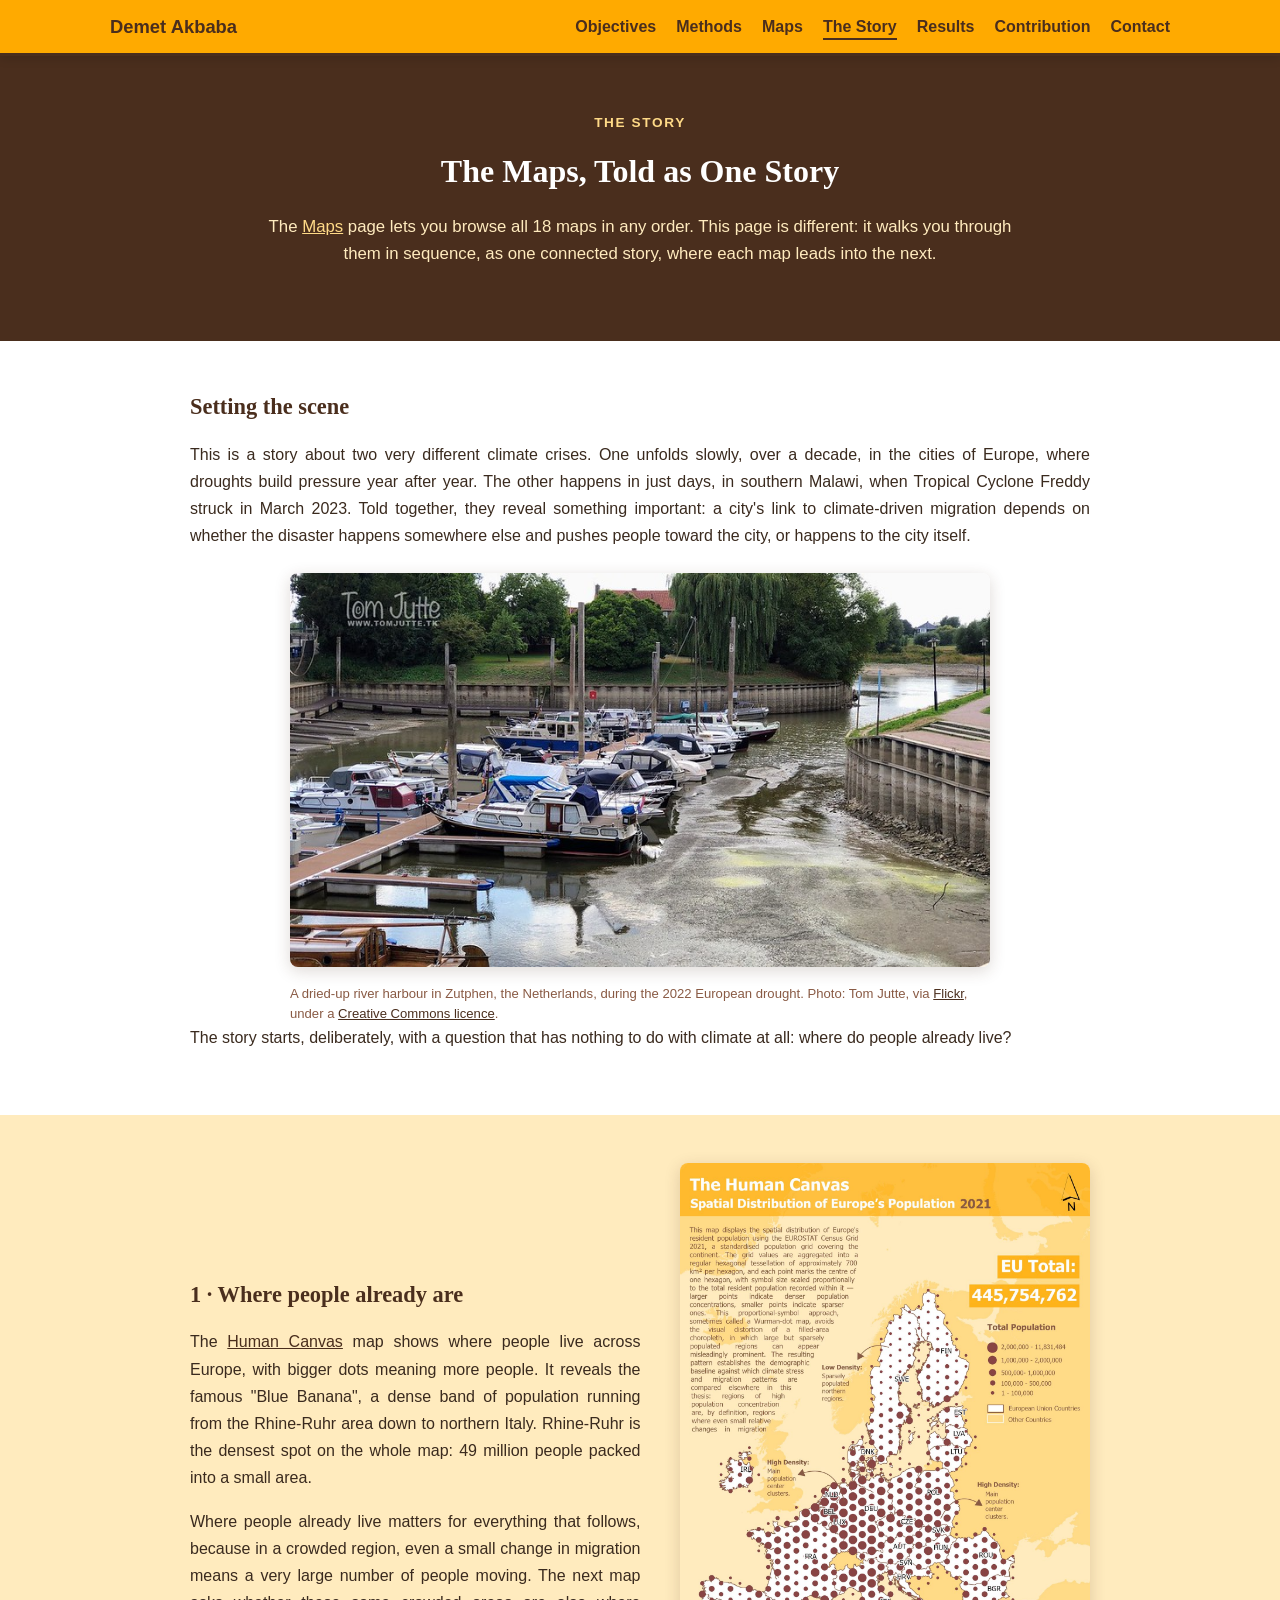
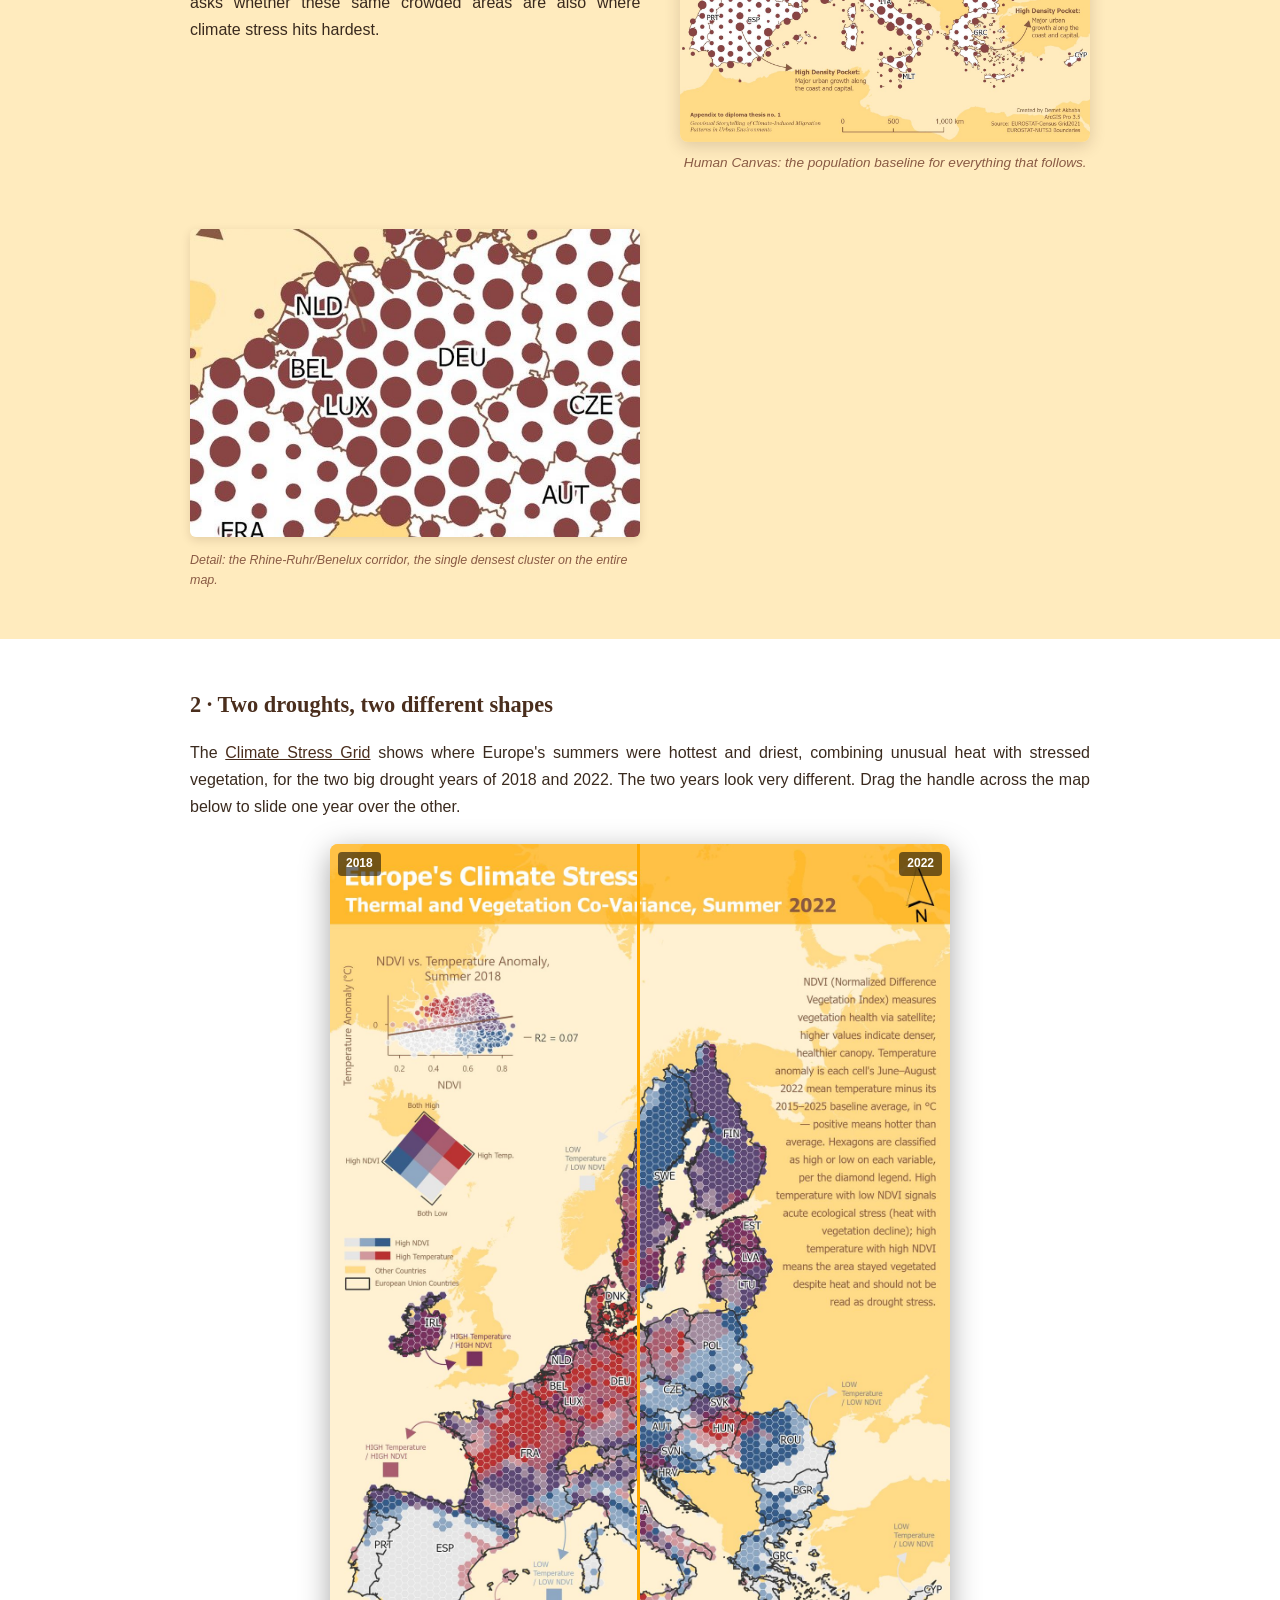
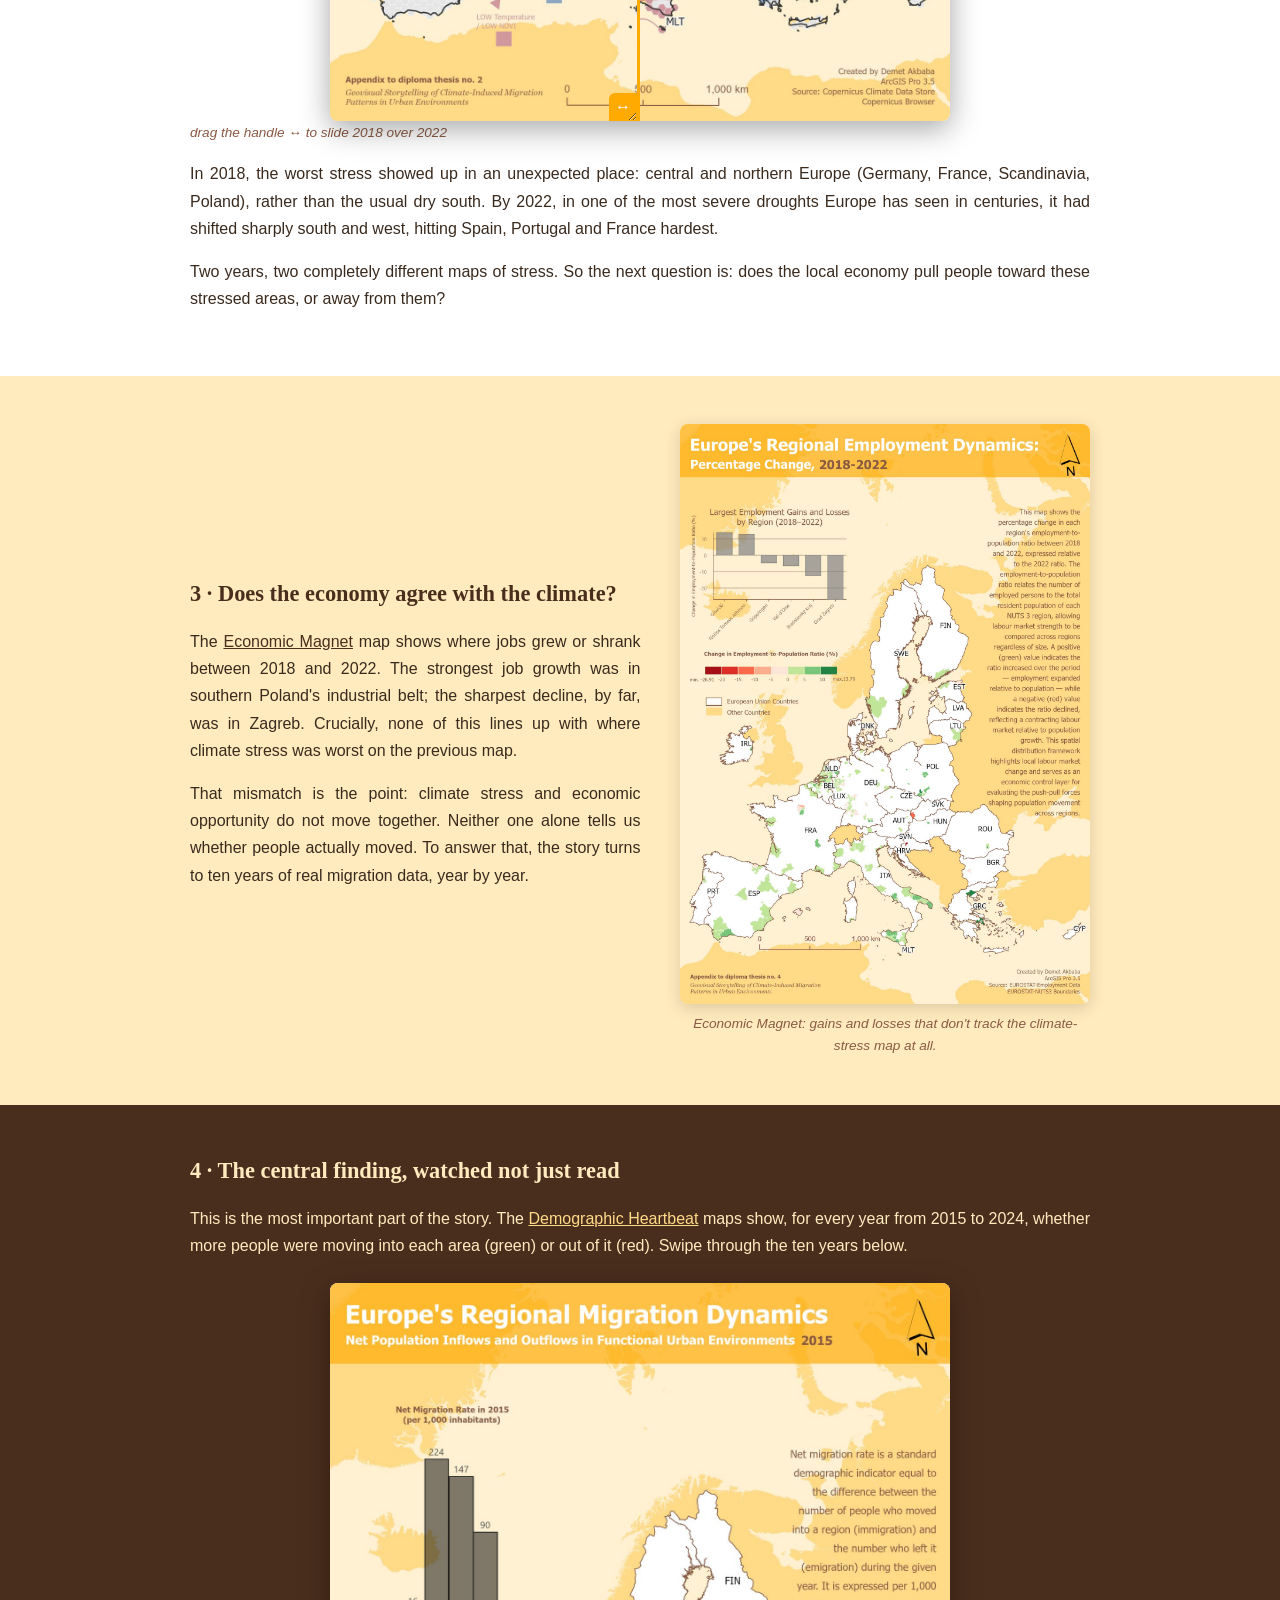
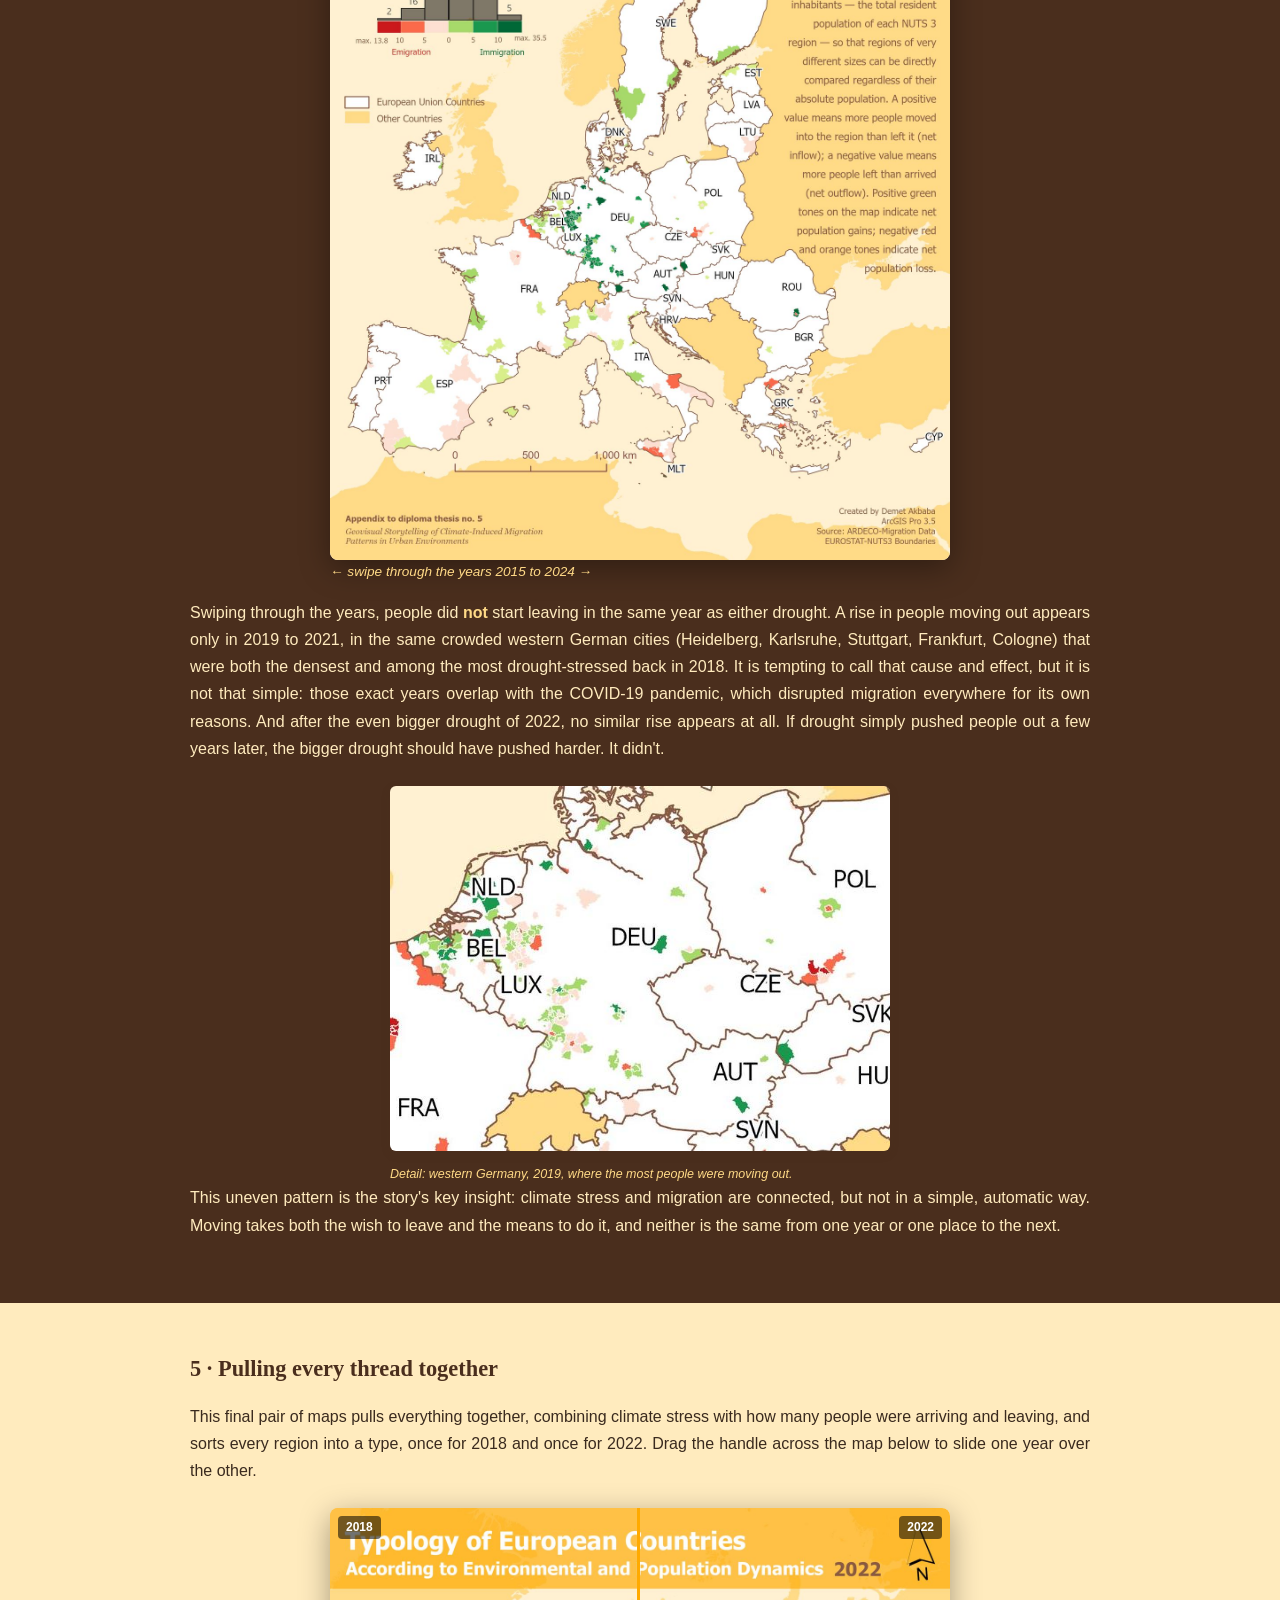
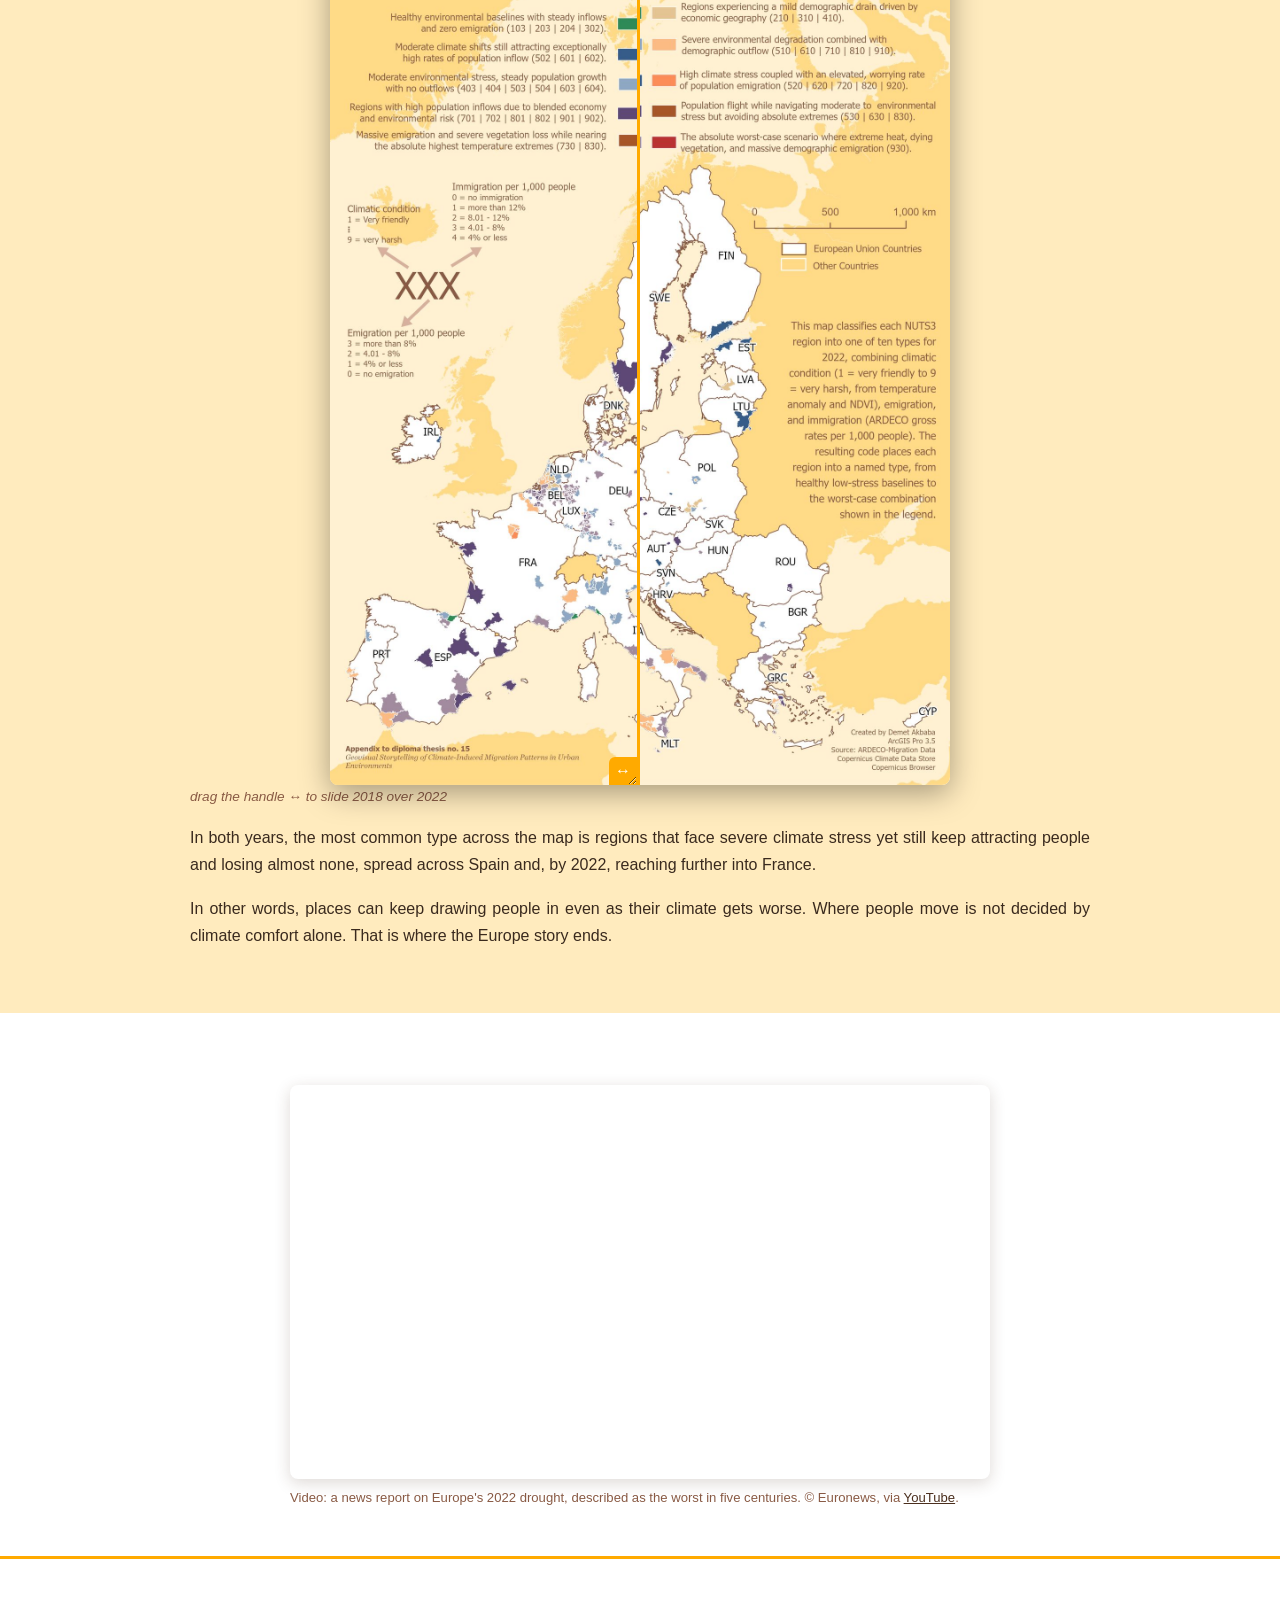
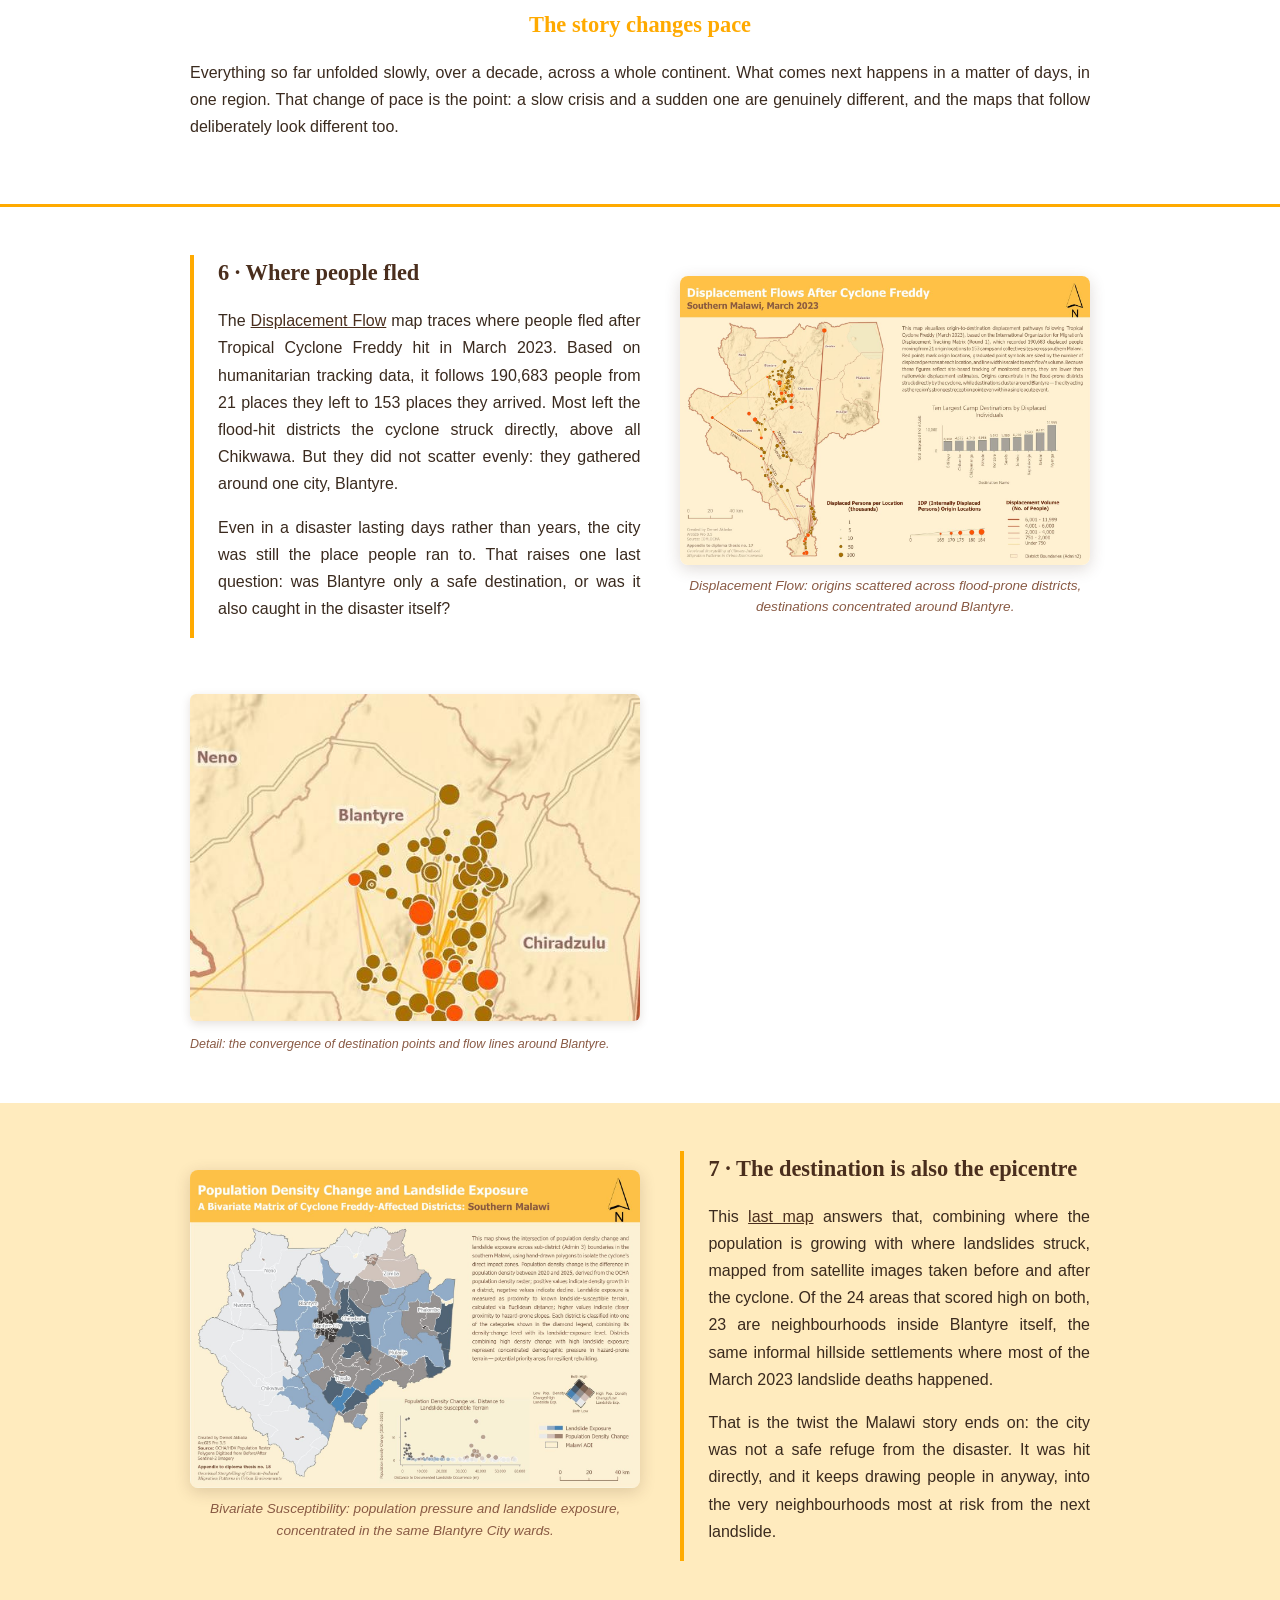
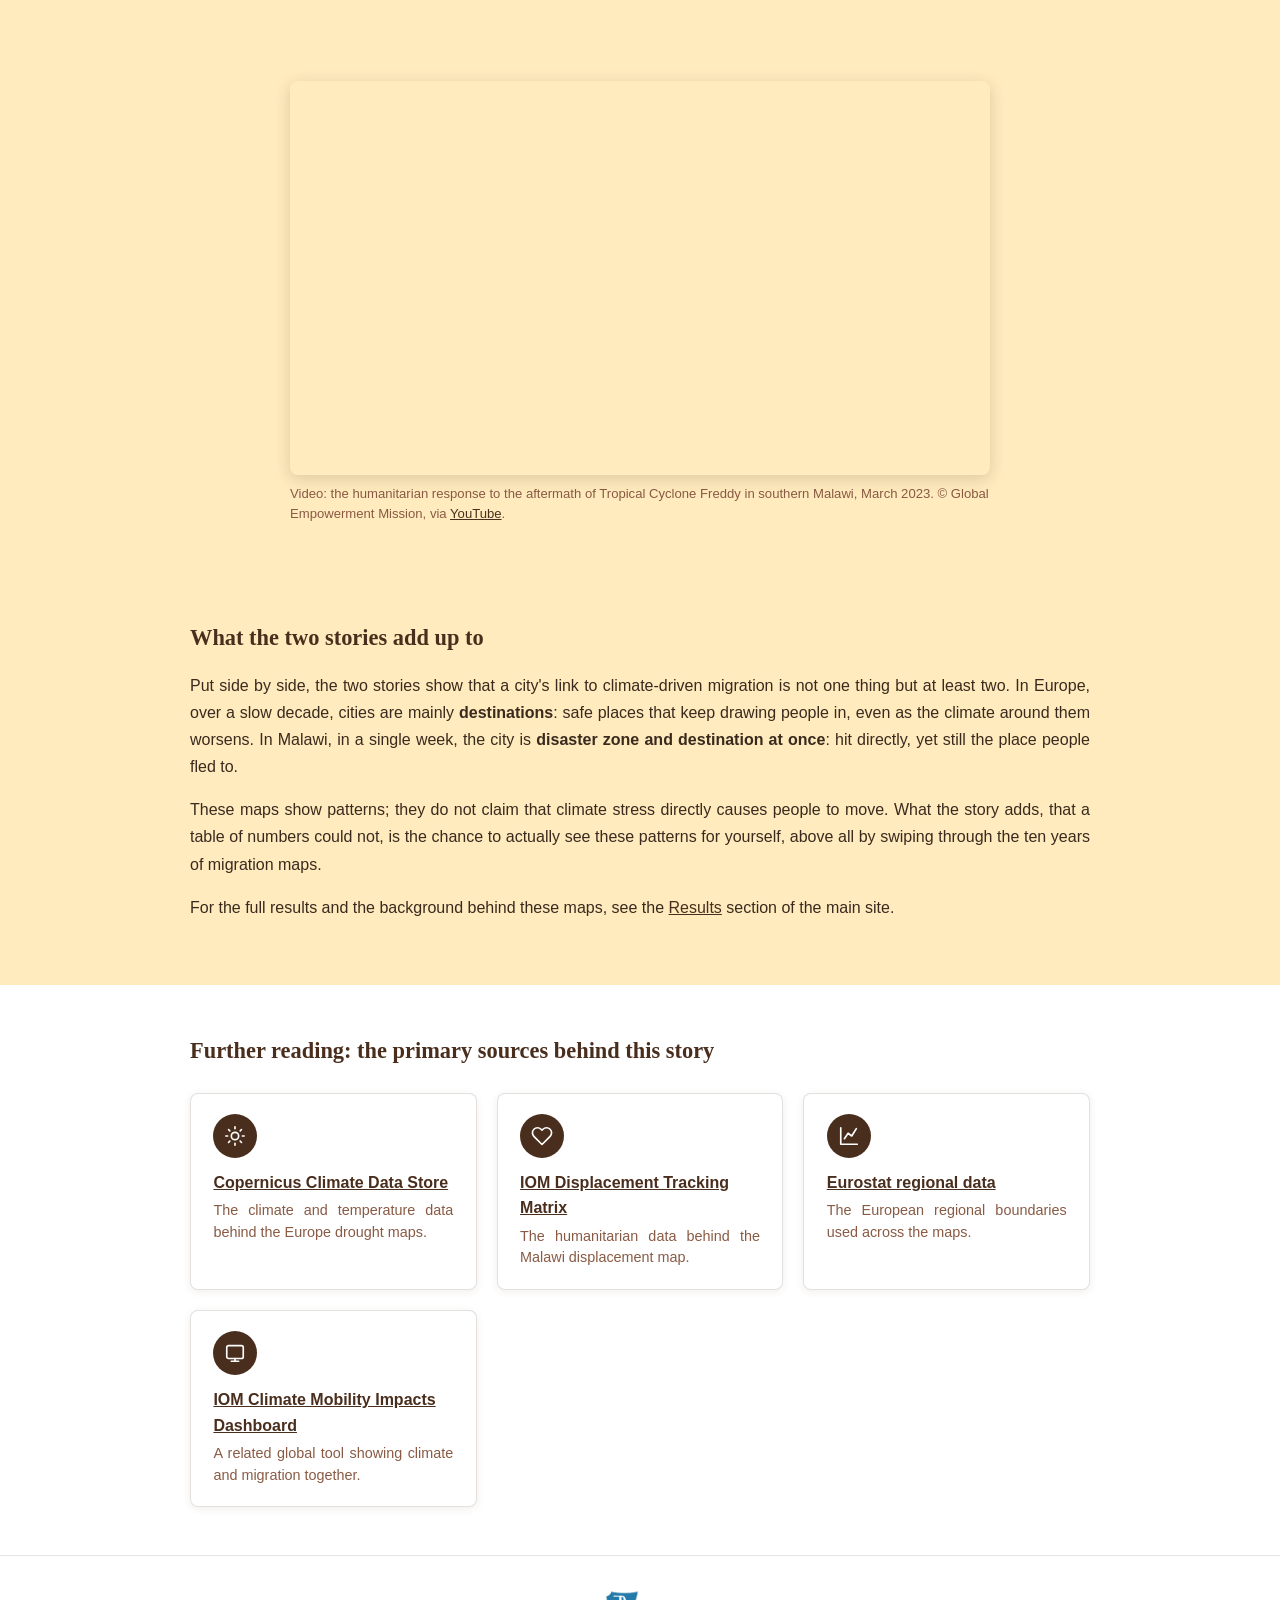
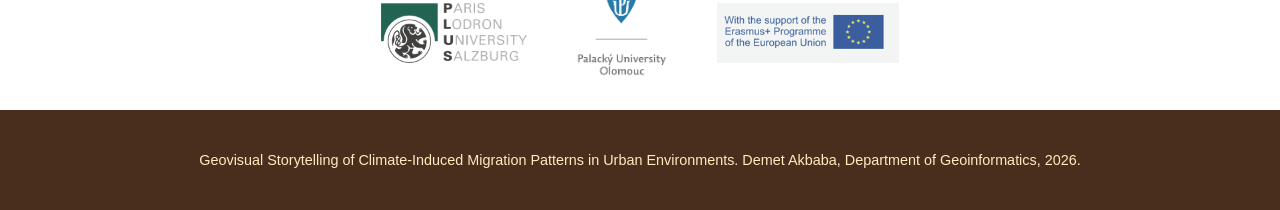
==== commit 6f055457: "Add overlay swipe-to-compare for year-pair maps; update Demographic Heartbeat 2016 and 2018 layouts" ====
--- a/story.html
+++ b/story.html
@@ -74,15 +74,17 @@
   <section class="story-beat">
     <div class="story-beat-inner">
       <h2>2 &middot; Two droughts, two different shapes</h2>
-      <p>The <a href="index.html#map02">Climate Stress Grid</a> shows where Europe's summers were hottest and driest, combining unusual heat with stressed vegetation, for the two big drought years of 2018 and 2022. The two years look very different. Swipe between them below.</p>
-
-      <div class="swipe-compare">
-        <div class="swipe-track" tabindex="0" aria-label="Swipe to compare the Climate Stress Grid for 2018 and 2022">
-          <div class="swipe-slide"><img src="images/02_climate_stress_2018.jpg" alt="Climate Stress Grid, Summer 2018" loading="lazy"></div>
-          <div class="swipe-slide"><img src="images/03_climate_stress_2022.jpg" alt="Climate Stress Grid, Summer 2022" loading="lazy"></div>
-        </div>
-        <p class="swipe-hint">&larr; swipe to compare 2018 and 2022 &rarr;</p>
-      </div>
+      <p>The <a href="index.html#map02">Climate Stress Grid</a> shows where Europe's summers were hottest and driest, combining unusual heat with stressed vegetation, for the two big drought years of 2018 and 2022. The two years look very different. Drag the handle across the map below to slide one year over the other.</p>
+
+      <div class="compare" aria-label="Overlay comparison of the Climate Stress Grid for 2018 and 2022">
+        <img src="images/03_climate_stress_2022.jpg" alt="Climate Stress Grid, Summer 2022" loading="lazy">
+        <div class="cmp-top">
+          <img src="images/02_climate_stress_2018.jpg" alt="Climate Stress Grid, Summer 2018" loading="lazy">
+        </div>
+        <span class="cmp-tag cmp-tag-l">2018</span>
+        <span class="cmp-tag cmp-tag-r">2022</span>
+      </div>
+      <p class="swipe-hint">drag the handle &#8596; to slide 2018 over 2022</p>
 
       <p>In 2018, the worst stress showed up in an unexpected place: central and northern Europe (Germany, France, Scandinavia, Poland), rather than the usual dry south. By 2022, in one of the most severe droughts Europe has seen in centuries, it had shifted sharply south and west, hitting Spain, Portugal and France hardest.</p>
       <p>Two years, two completely different maps of stress. So the next question is: does the local economy pull people toward these stressed areas, or away from them?</p>
@@ -137,15 +139,17 @@
   <section class="story-beat story-beat-alt">
     <div class="story-beat-inner">
       <h2>5 &middot; Pulling every thread together</h2>
-      <p>This final pair of maps pulls everything together, combining climate stress with how many people were arriving and leaving, and sorts every region into a type, once for 2018 and once for 2022. Swipe between them below.</p>
-
-      <div class="swipe-compare">
-        <div class="swipe-track" tabindex="0" aria-label="Swipe to compare the Typology of European Countries for 2018 and 2022">
-          <div class="swipe-slide"><img src="images/15_typology_2018.jpg" alt="Typology of European Countries, 2018" loading="lazy"></div>
-          <div class="swipe-slide"><img src="images/16_typology_2022.jpg" alt="Typology of European Countries, 2022" loading="lazy"></div>
-        </div>
-        <p class="swipe-hint">&larr; swipe to compare 2018 and 2022 &rarr;</p>
-      </div>
+      <p>This final pair of maps pulls everything together, combining climate stress with how many people were arriving and leaving, and sorts every region into a type, once for 2018 and once for 2022. Drag the handle across the map below to slide one year over the other.</p>
+
+      <div class="compare" aria-label="Overlay comparison of the Typology of European Countries for 2018 and 2022">
+        <img src="images/16_typology_2022.jpg" alt="Typology of European Countries, 2022" loading="lazy">
+        <div class="cmp-top">
+          <img src="images/15_typology_2018.jpg" alt="Typology of European Countries, 2018" loading="lazy">
+        </div>
+        <span class="cmp-tag cmp-tag-l">2018</span>
+        <span class="cmp-tag cmp-tag-r">2022</span>
+      </div>
+      <p class="swipe-hint">drag the handle &#8596; to slide 2018 over 2022</p>
 
       <p>In both years, the most common type across the map is regions that face severe climate stress yet still keep attracting people and losing almost none, spread across Spain and, by 2022, reaching further into France.</p>
       <p>In other words, places can keep drawing people in even as their climate gets worse. Where people move is not decided by climate comfort alone. That is where the Europe story ends.</p>
--- a/css/style.css
+++ b/css/style.css
@@ -1033,11 +1033,12 @@
   border: 0;
 }
 
-/* Swipe-to-compare maps (pure CSS, no JavaScript): a horizontal scroll-snap
+/* Swipe-through track (pure CSS, no JavaScript): a horizontal scroll-snap
    track. The reader swipes (finger on touch, drag / trackpad / arrow keys on
    desktop) across the maps, which snap into the same position so successive
-   years can be compared directly. Used for the Climate Stress Grid (2018/2022),
-   Typology (2018/2022), and the ten-year Demographic Heartbeat sequence. */
+   years can be seen in place. Used for the ten-year Demographic Heartbeat
+   sequence. The two year-pair comparisons (Climate Stress Grid, Typology) use
+   the overlay comparison below instead. */
 
 .swipe-compare {
   max-width: 620px;
@@ -1095,6 +1096,85 @@
 .story-beat-centerpiece .swipe-hint {
   color: var(--gold);
 }
+
+/* Overlay swipe-to-compare (pure CSS, no JavaScript): two maps are stacked in
+   the same box. The top map sits in a resizable overlay; dragging the handle at
+   the divider slides the top map across, revealing the bottom map underneath,
+   so a reader can line up 2018 against 2022 directly. Used only for the two
+   year-pair comparisons (Climate Stress Grid, Typology); the ten-year
+   Demographic Heartbeat stays a swipe-through track above, since ten frames
+   cannot be overlaid in pairs. */
+
+.compare {
+  --cmp-w: min(620px, 92vw);
+  position: relative;
+  width: var(--cmp-w);
+  margin: 1.5rem auto 0 auto;
+  border-radius: 8px;
+  overflow: hidden;
+  box-shadow: 0 8px 30px rgba(0,0,0,0.35);
+  background-color: var(--white);
+}
+
+.compare > img {              /* bottom (revealed) map */
+  display: block;
+  width: var(--cmp-w);
+  height: auto;
+}
+
+.cmp-top {                    /* top (overlay) map, draggable width */
+  position: absolute;
+  top: 0;
+  left: 0;
+  width: 50%;
+  min-width: 28px;
+  max-width: 100%;
+  height: 100%;
+  overflow: hidden;
+  resize: horizontal;
+  border-right: 3px solid var(--orange-accent);
+}
+
+.cmp-top img {
+  display: block;
+  width: var(--cmp-w);        /* full box width so both maps stay aligned */
+  height: auto;
+  max-width: none;
+}
+
+/* a visible grip over the native drag handle (bottom-right corner of the
+   overlay); pointer-events:none so the underlying resize handle still works */
+.cmp-top::after {
+  content: "\2194";
+  position: absolute;
+  right: 0;
+  bottom: 0;
+  width: 28px;
+  height: 28px;
+  line-height: 28px;
+  text-align: center;
+  font-size: 16px;
+  color: var(--white);
+  background-color: var(--orange-accent);
+  border-top-left-radius: 6px;
+  pointer-events: none;
+}
+
+.cmp-tag {                    /* year labels in the top corners */
+  position: absolute;
+  top: 8px;
+  padding: 2px 8px;
+  font-size: 0.75rem;
+  font-weight: 700;
+  color: var(--white);
+  background-color: rgba(0, 0, 0, 0.55);
+  border-radius: 4px;
+  pointer-events: none;
+  z-index: 3;
+}
+
+.cmp-tag-l { left: 8px; }
+.cmp-tag-r { right: 8px; }
 
 /* Responsive */
 
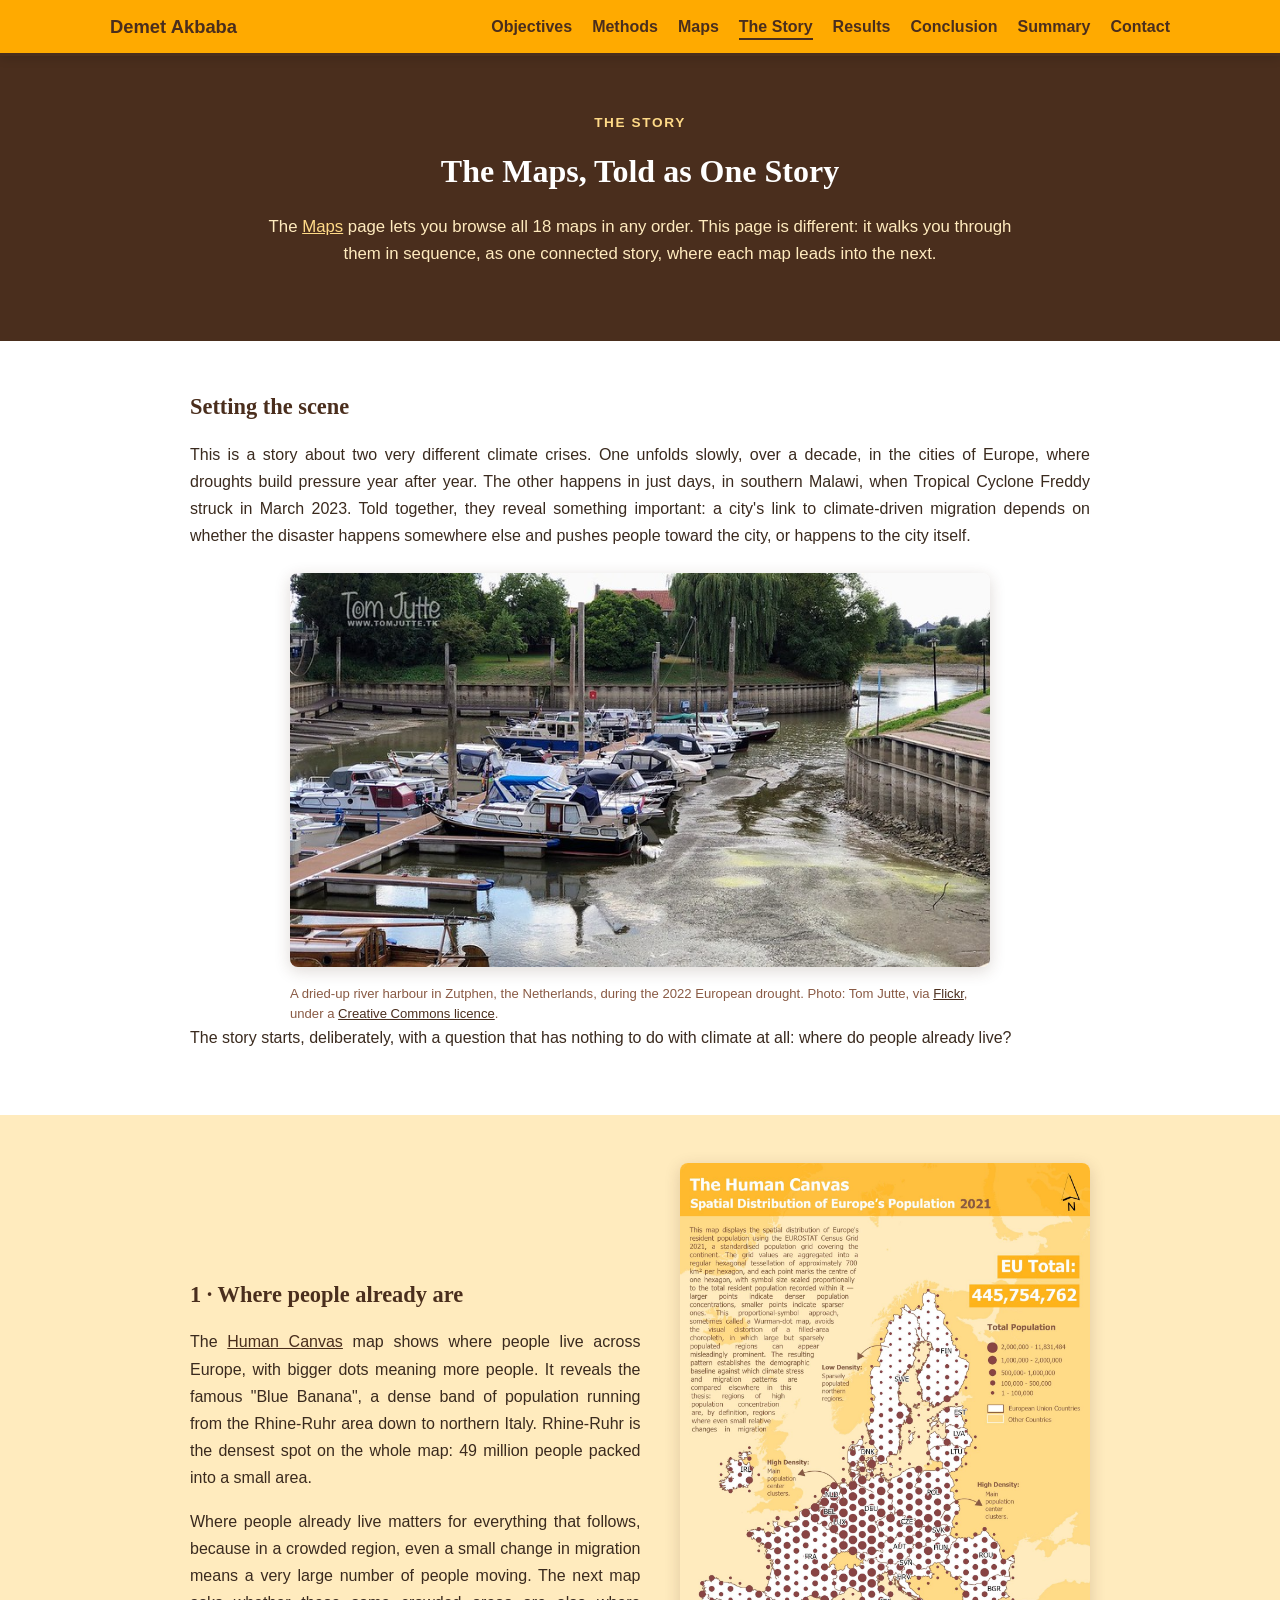
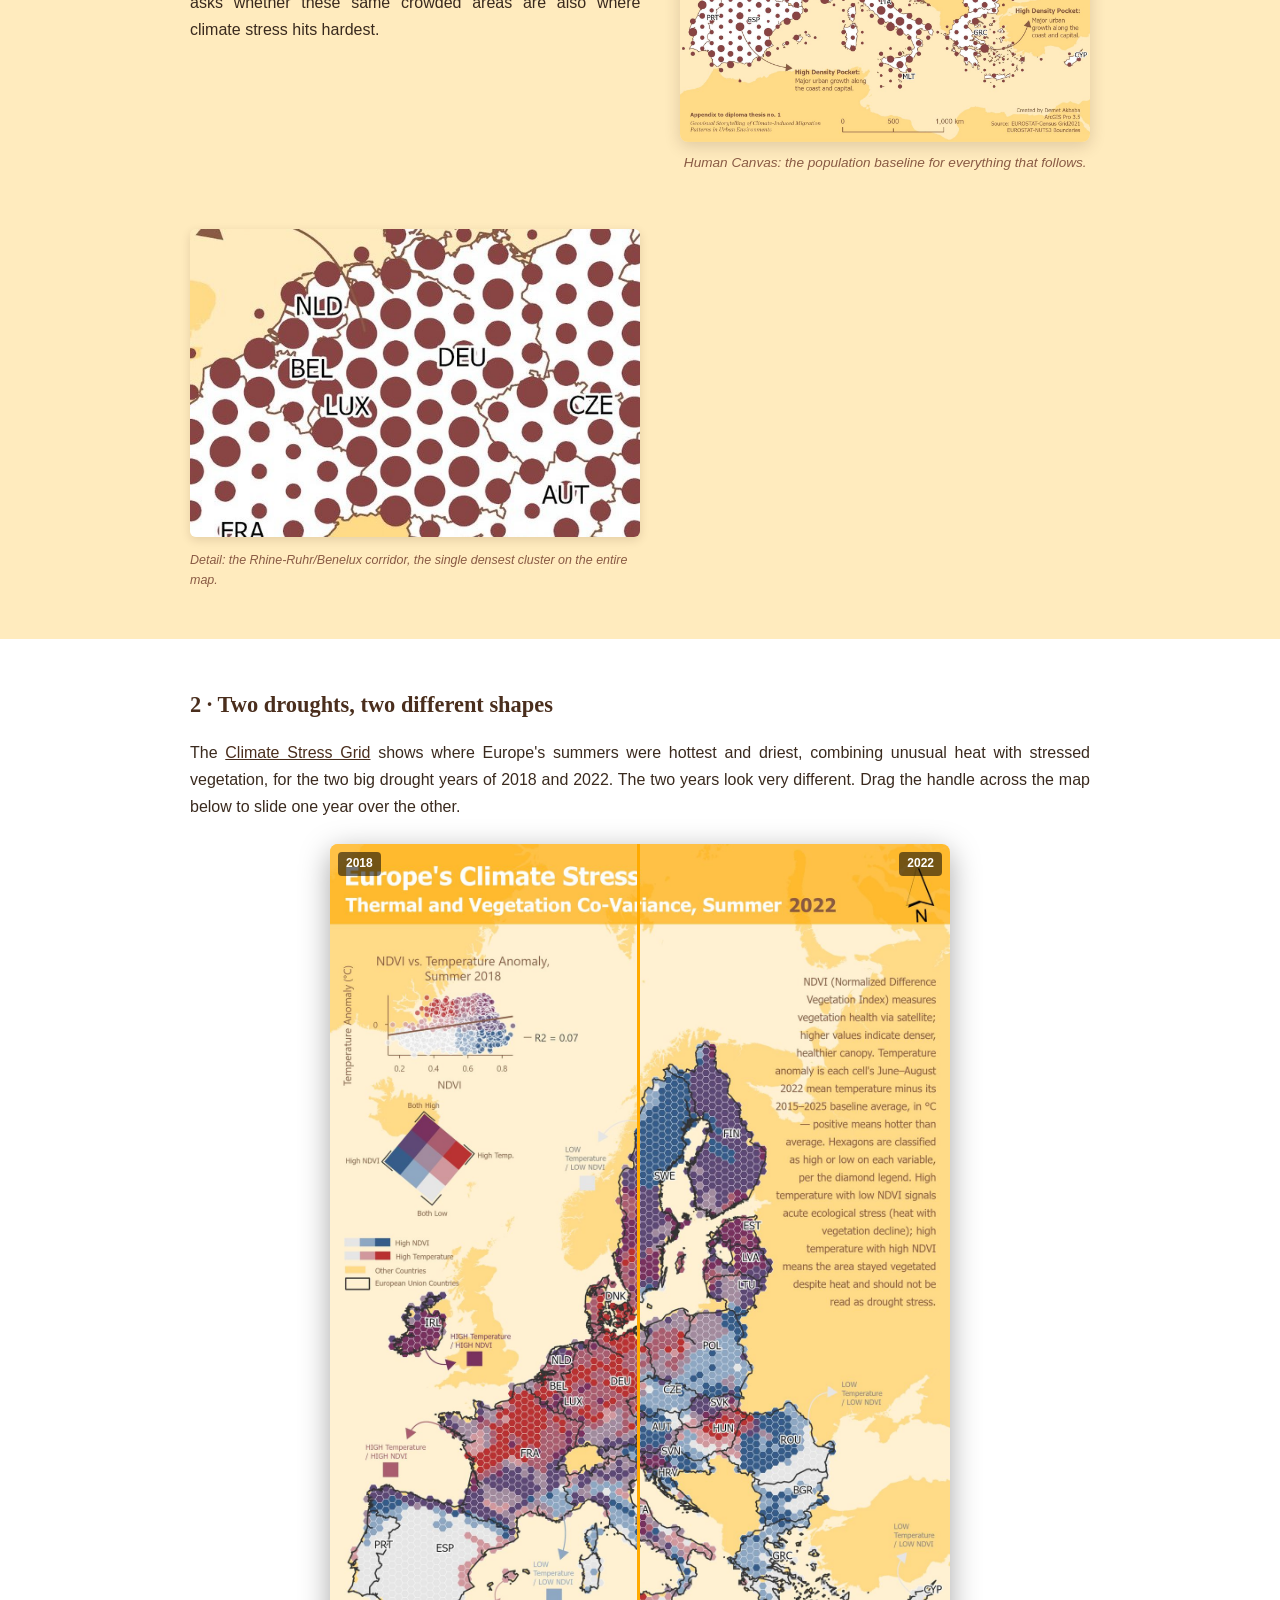
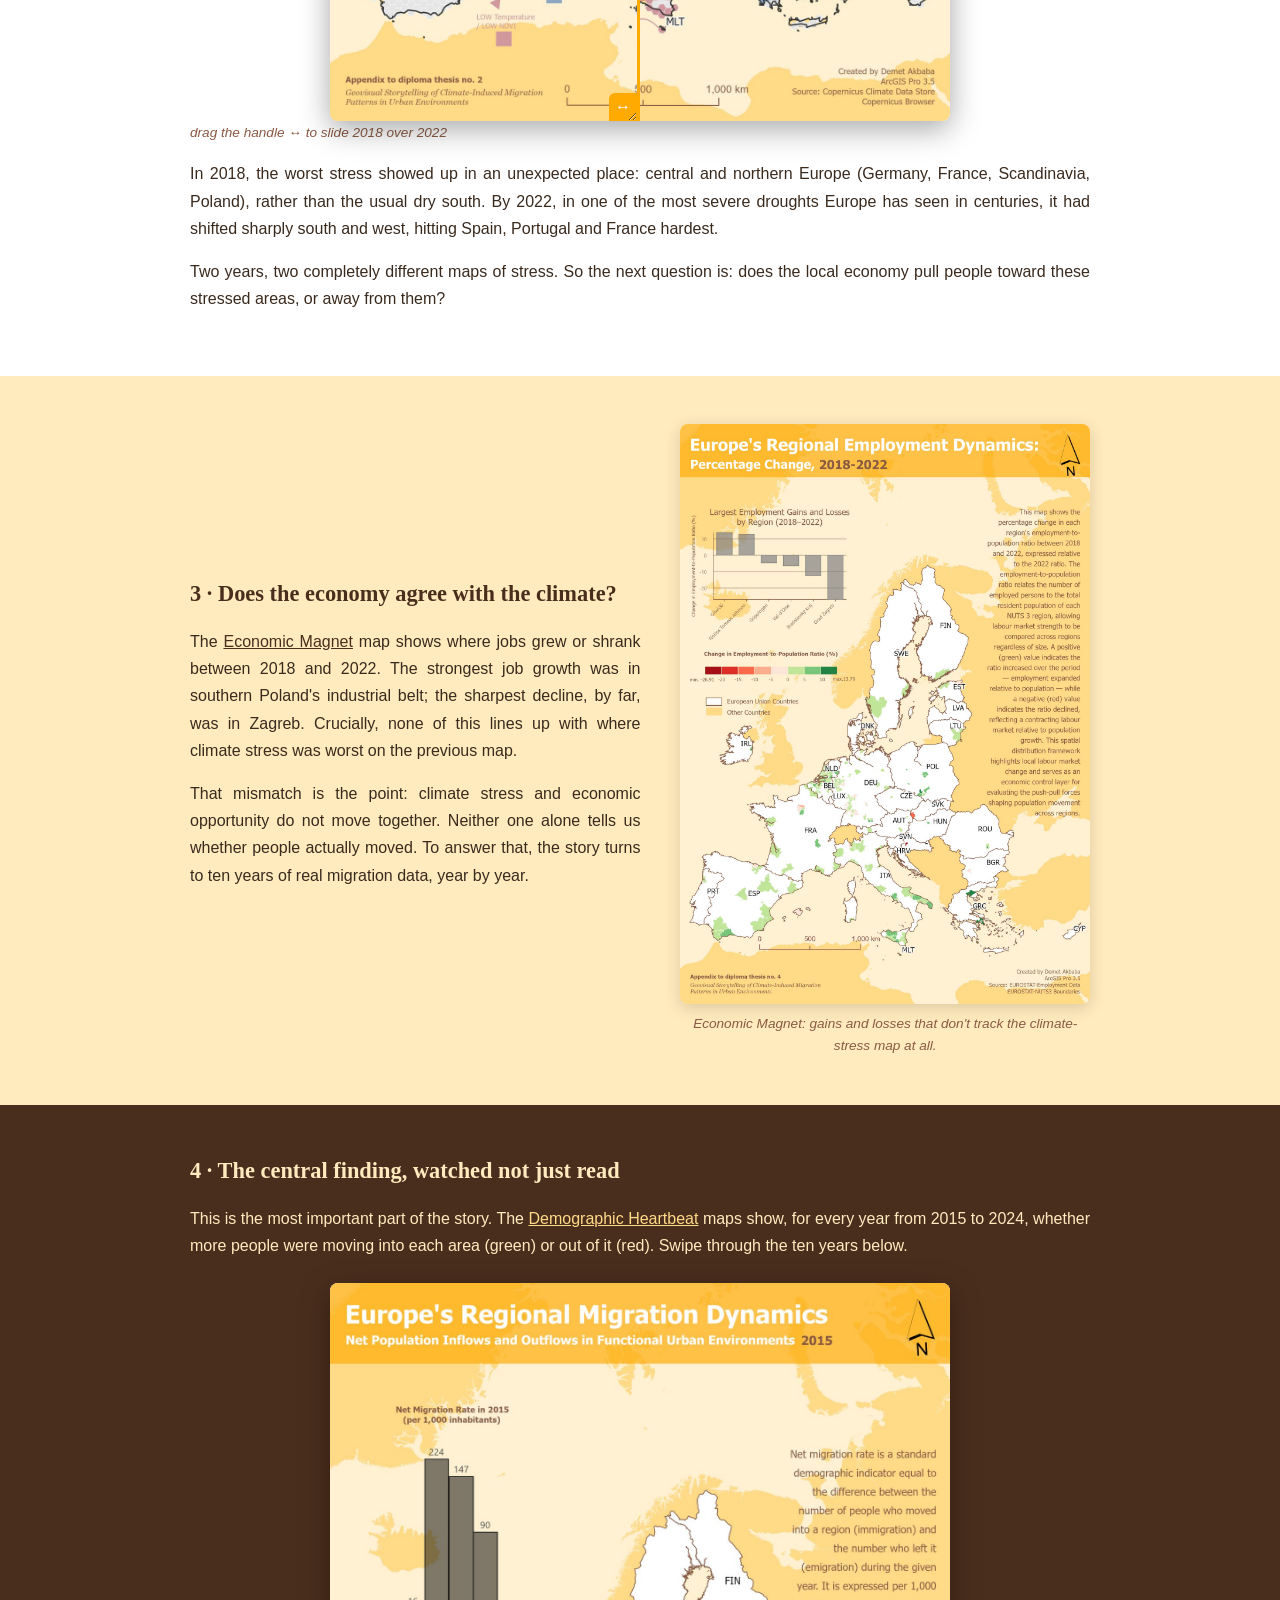
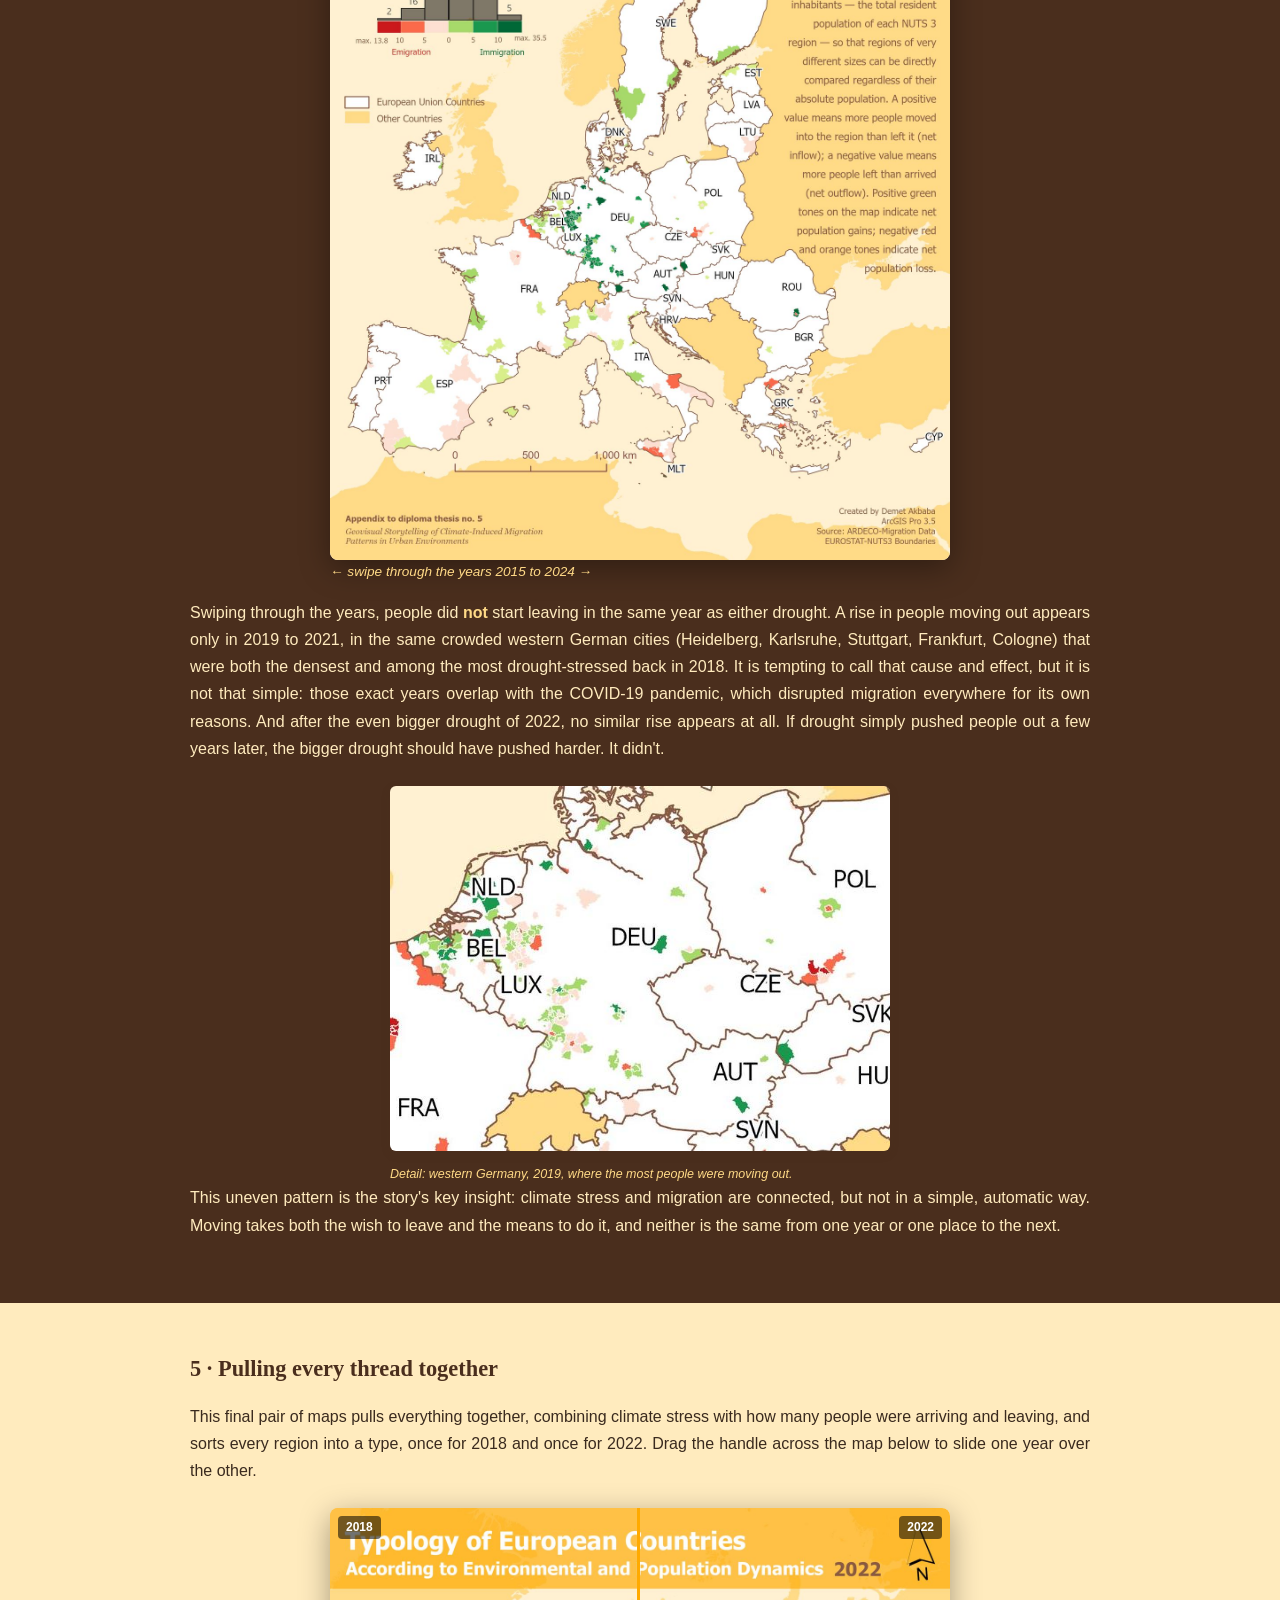
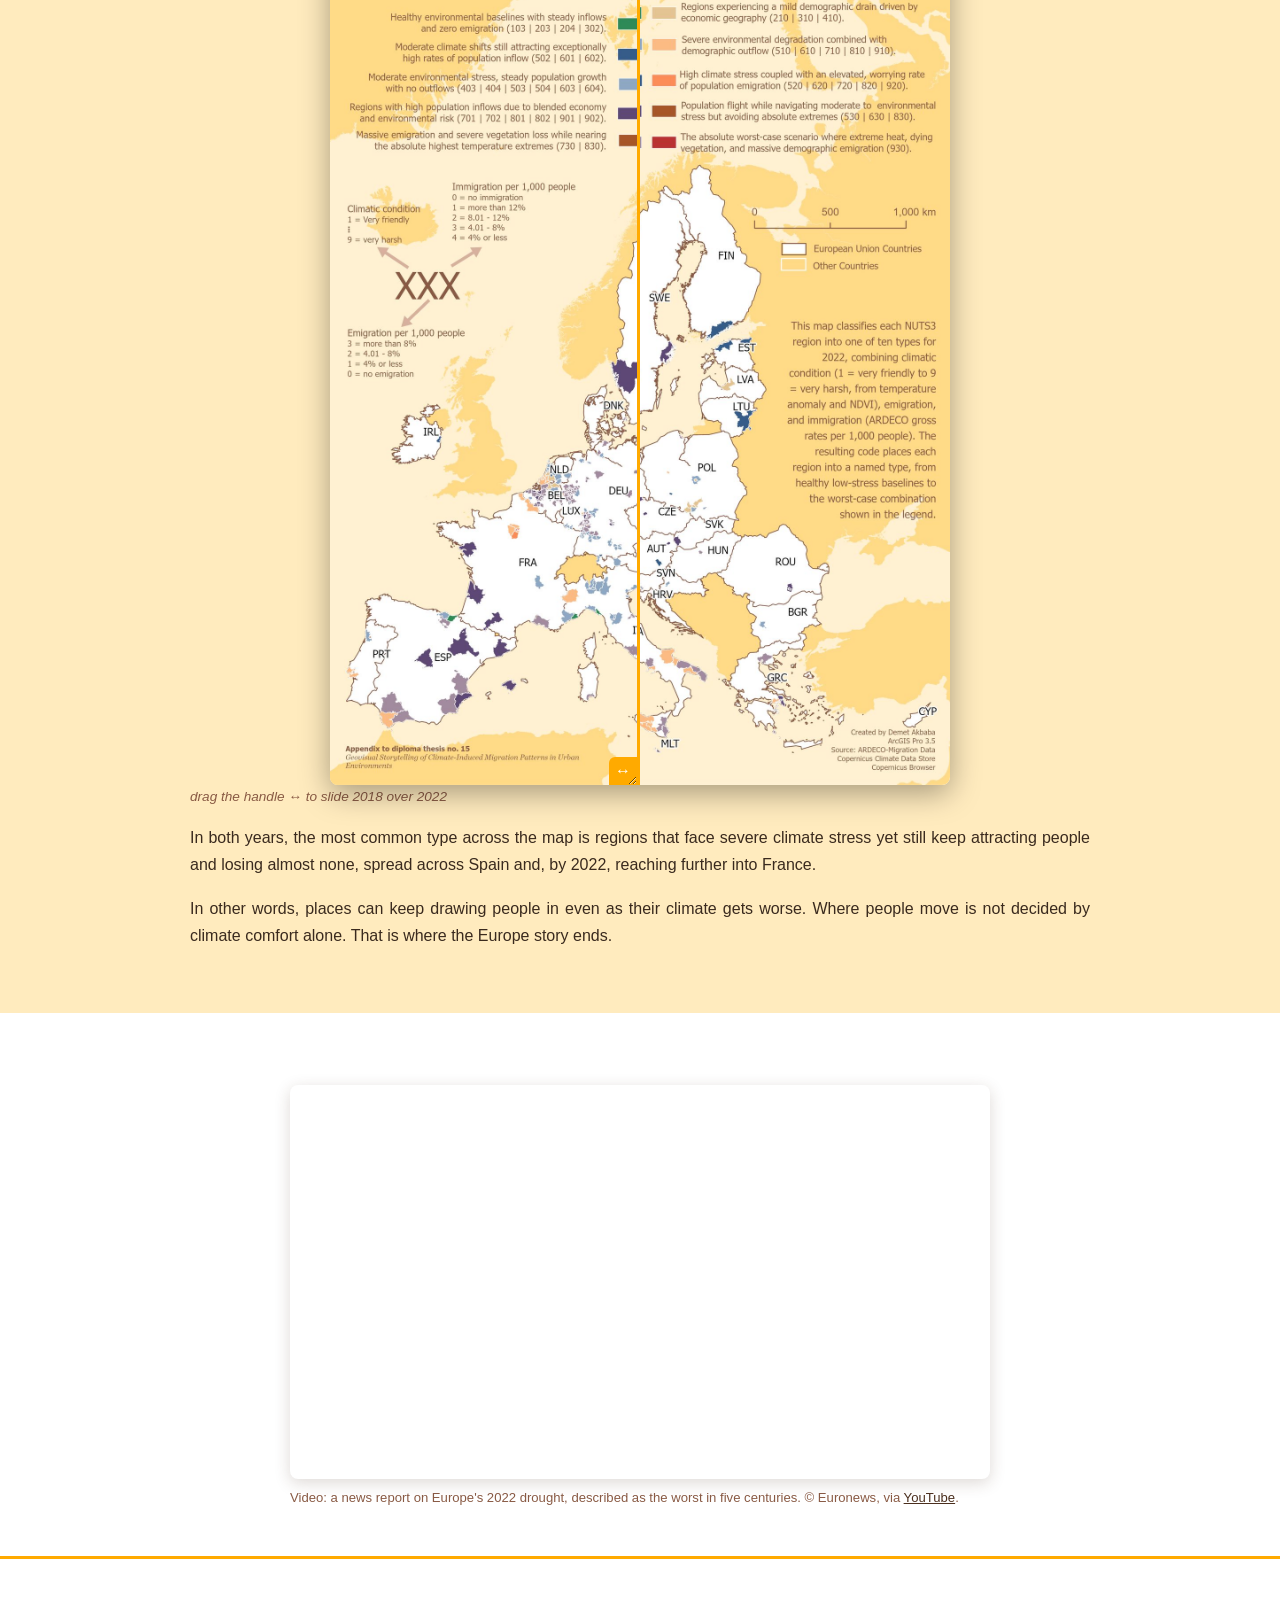
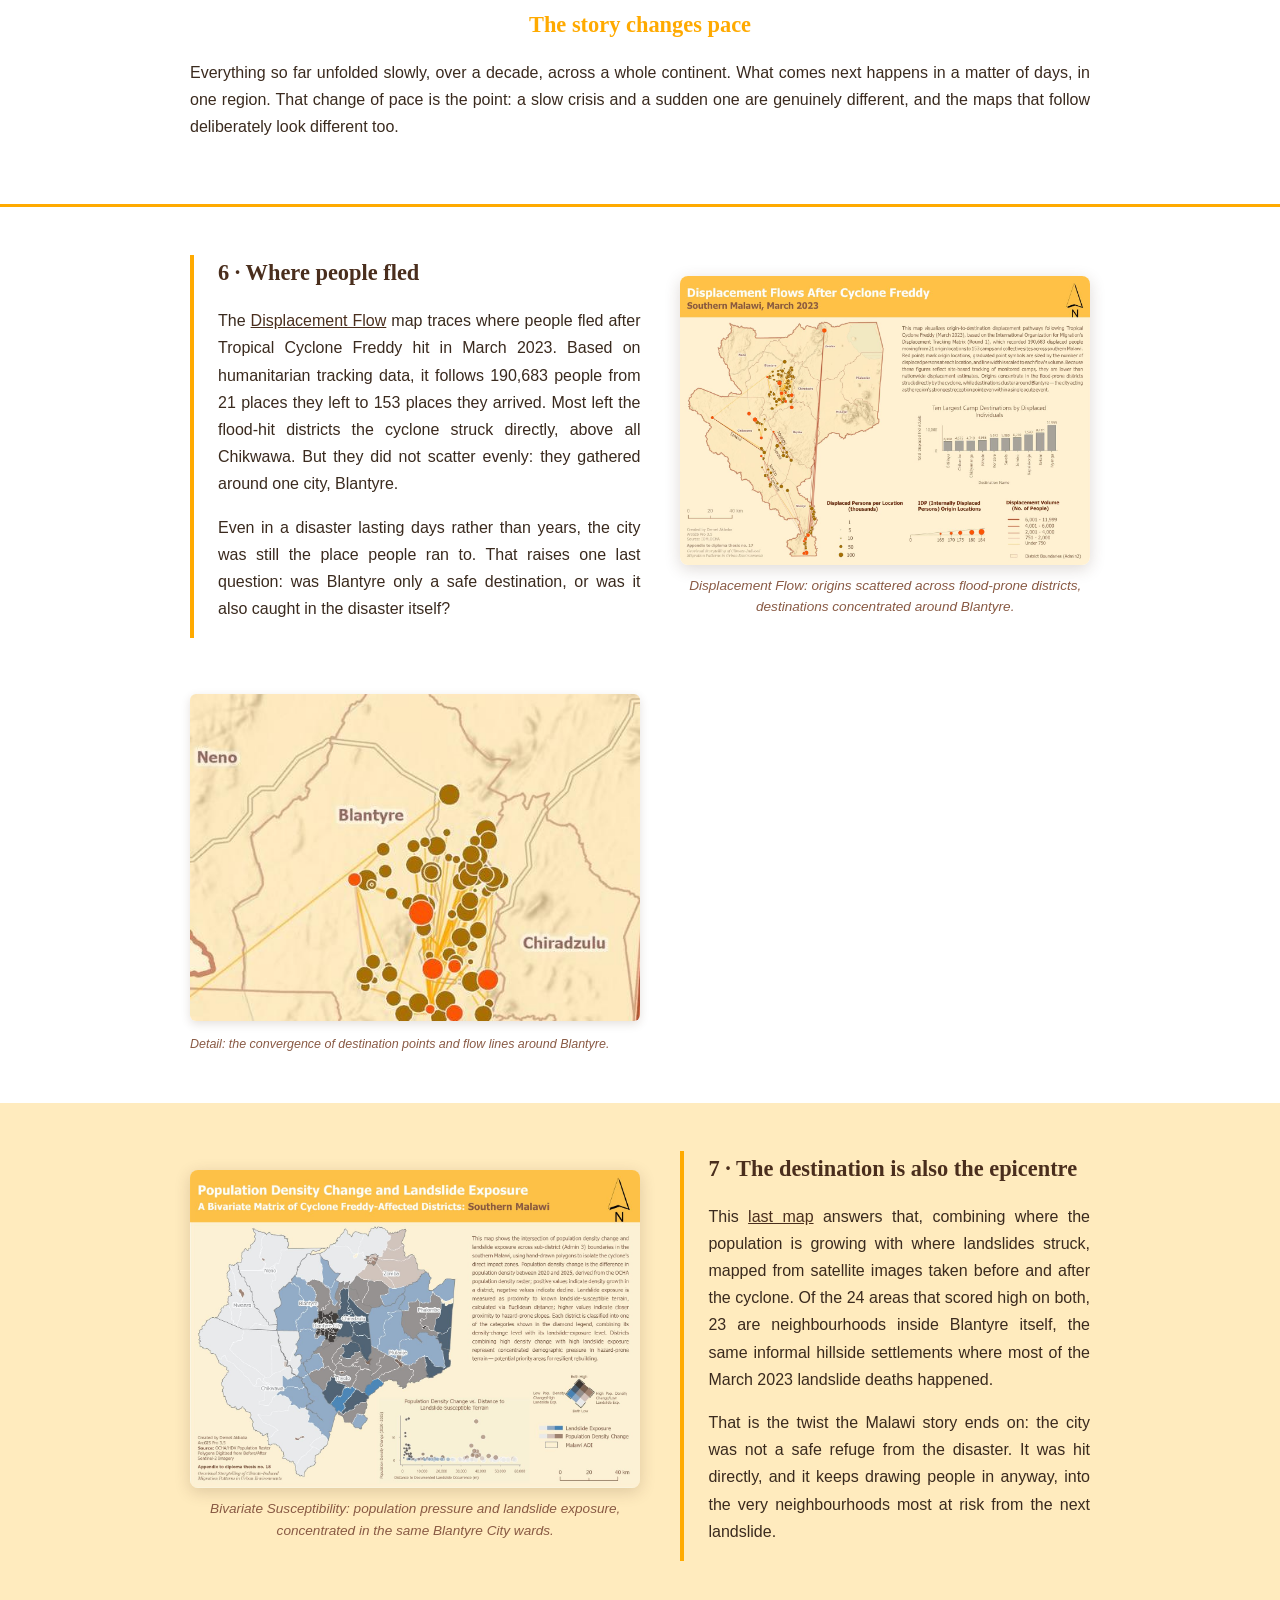
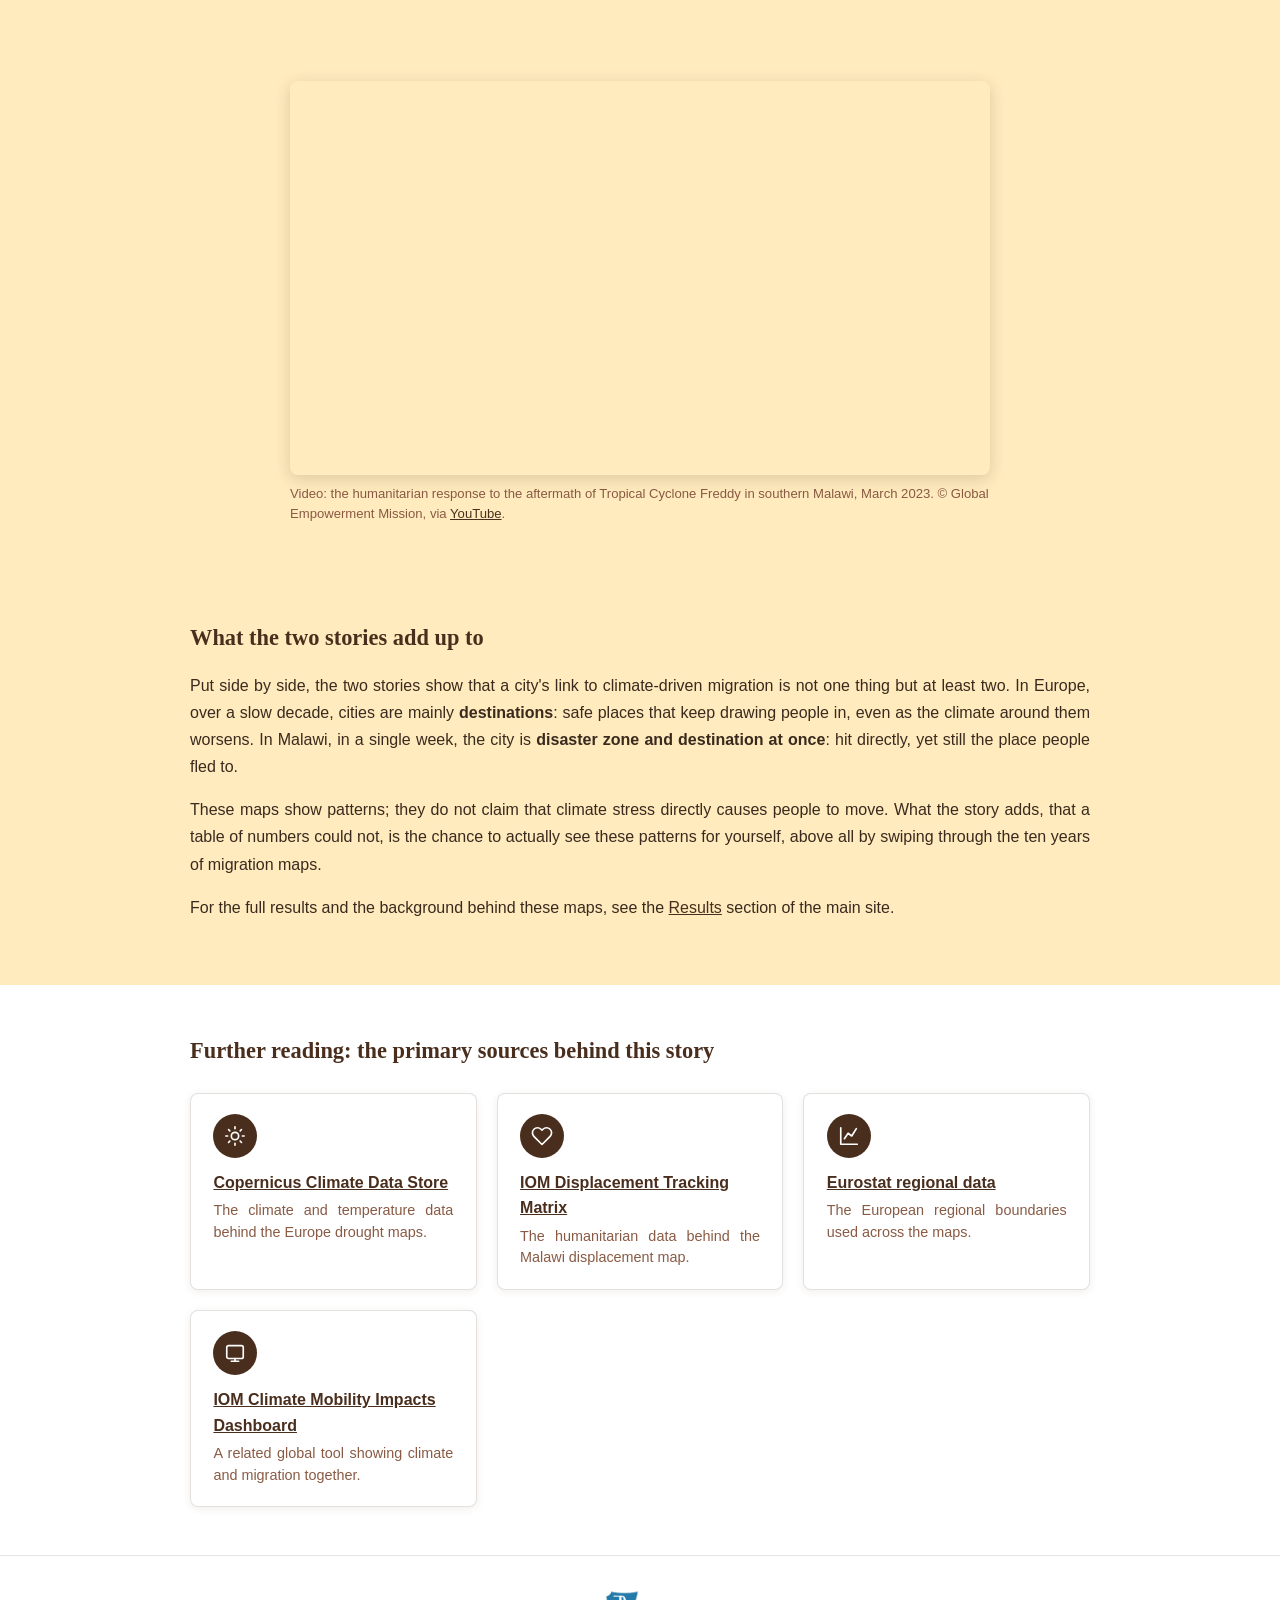
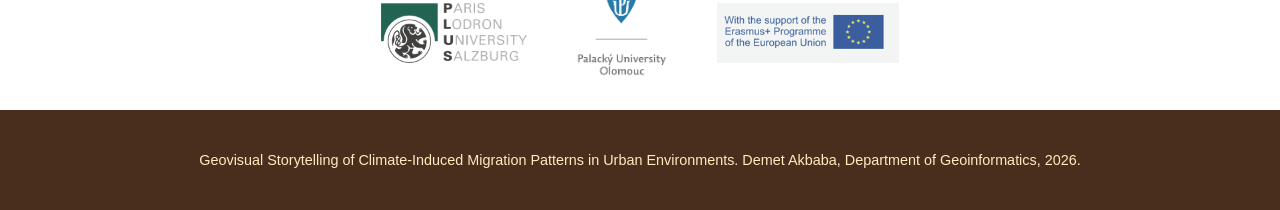
==== commit 19d6a13a: "Add Conclusion and Summary sections for department website-rule compliance" ====
--- a/story.html
+++ b/story.html
@@ -20,7 +20,8 @@
         <li><a href="index.html#maps">Maps</a></li>
         <li><a href="story.html" class="nav-current">The Story</a></li>
         <li><a href="index.html#results">Results</a></li>
-        <li><a href="index.html#contribution">Contribution</a></li>
+        <li><a href="index.html#conclusion">Conclusion</a></li>
+        <li><a href="index.html#summary">Summary</a></li>
         <li><a href="index.html#contact">Contact</a></li>
       </ul>
     </nav>
